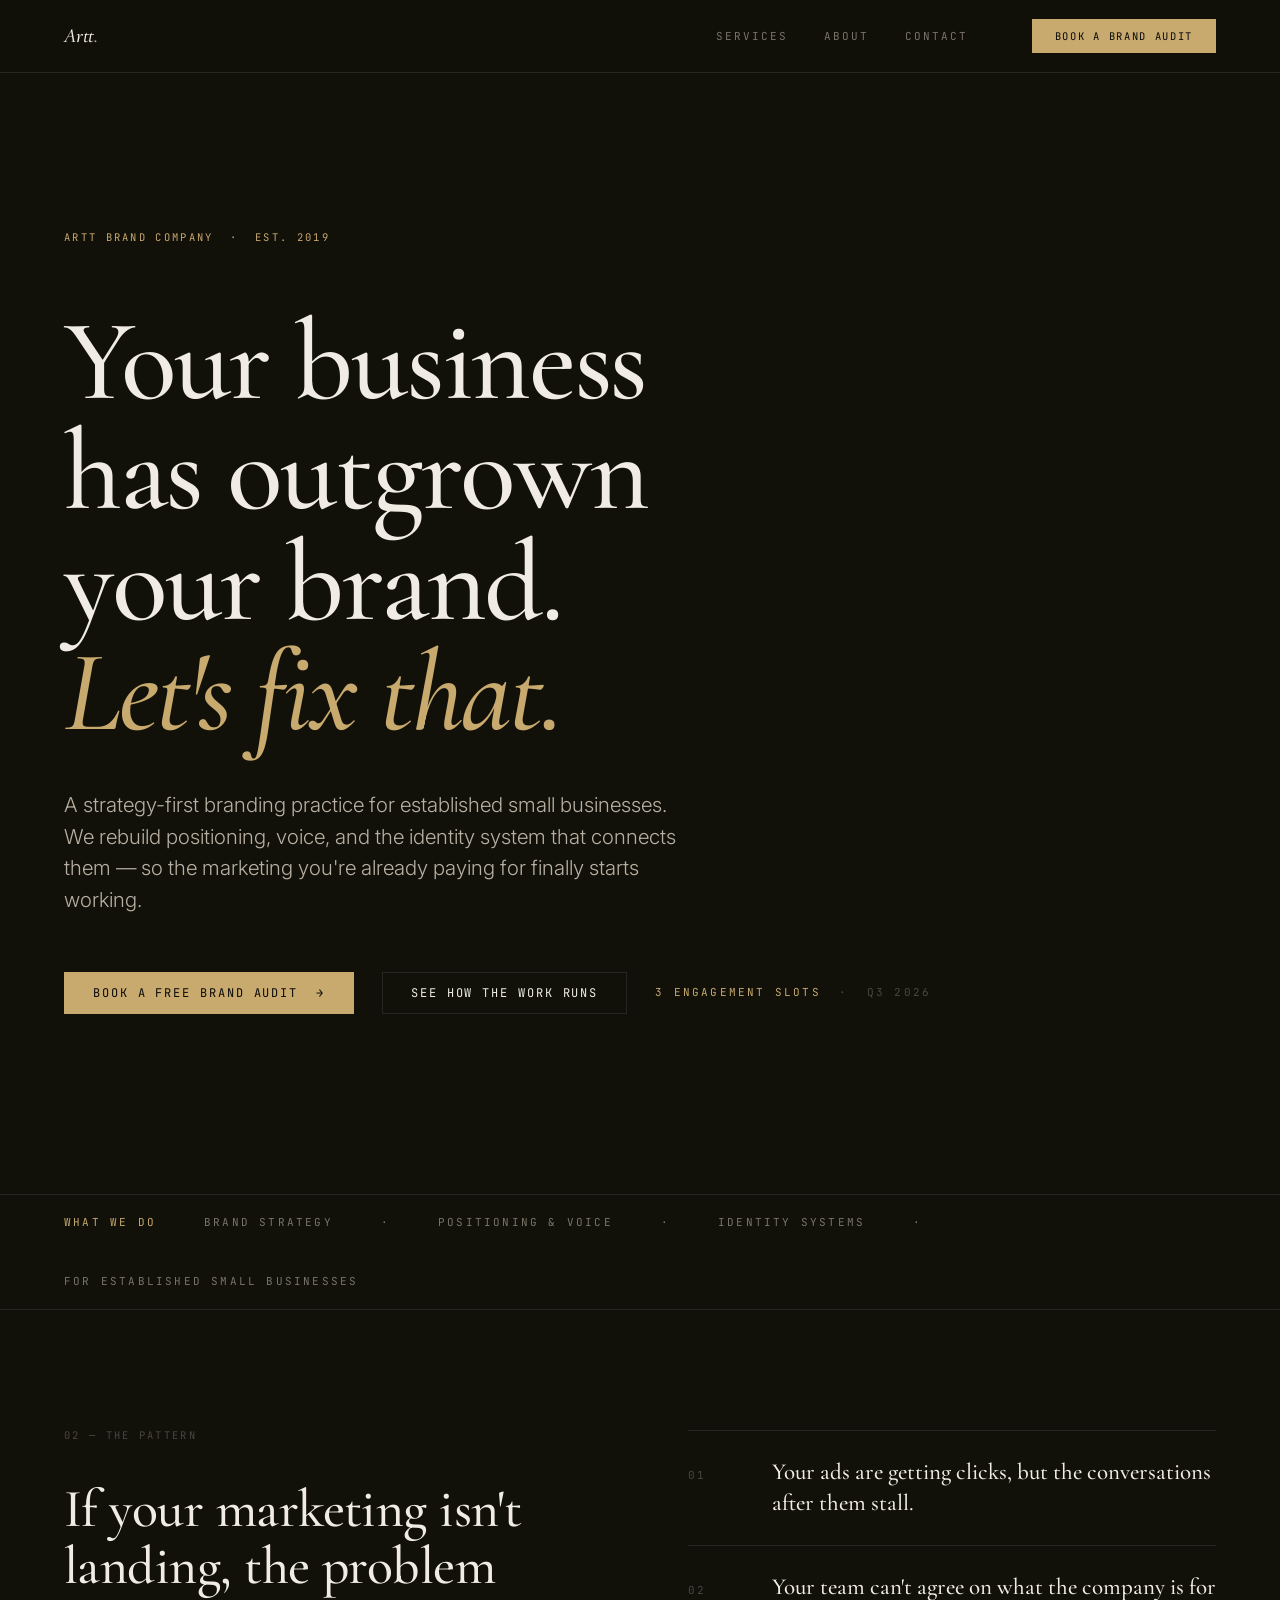
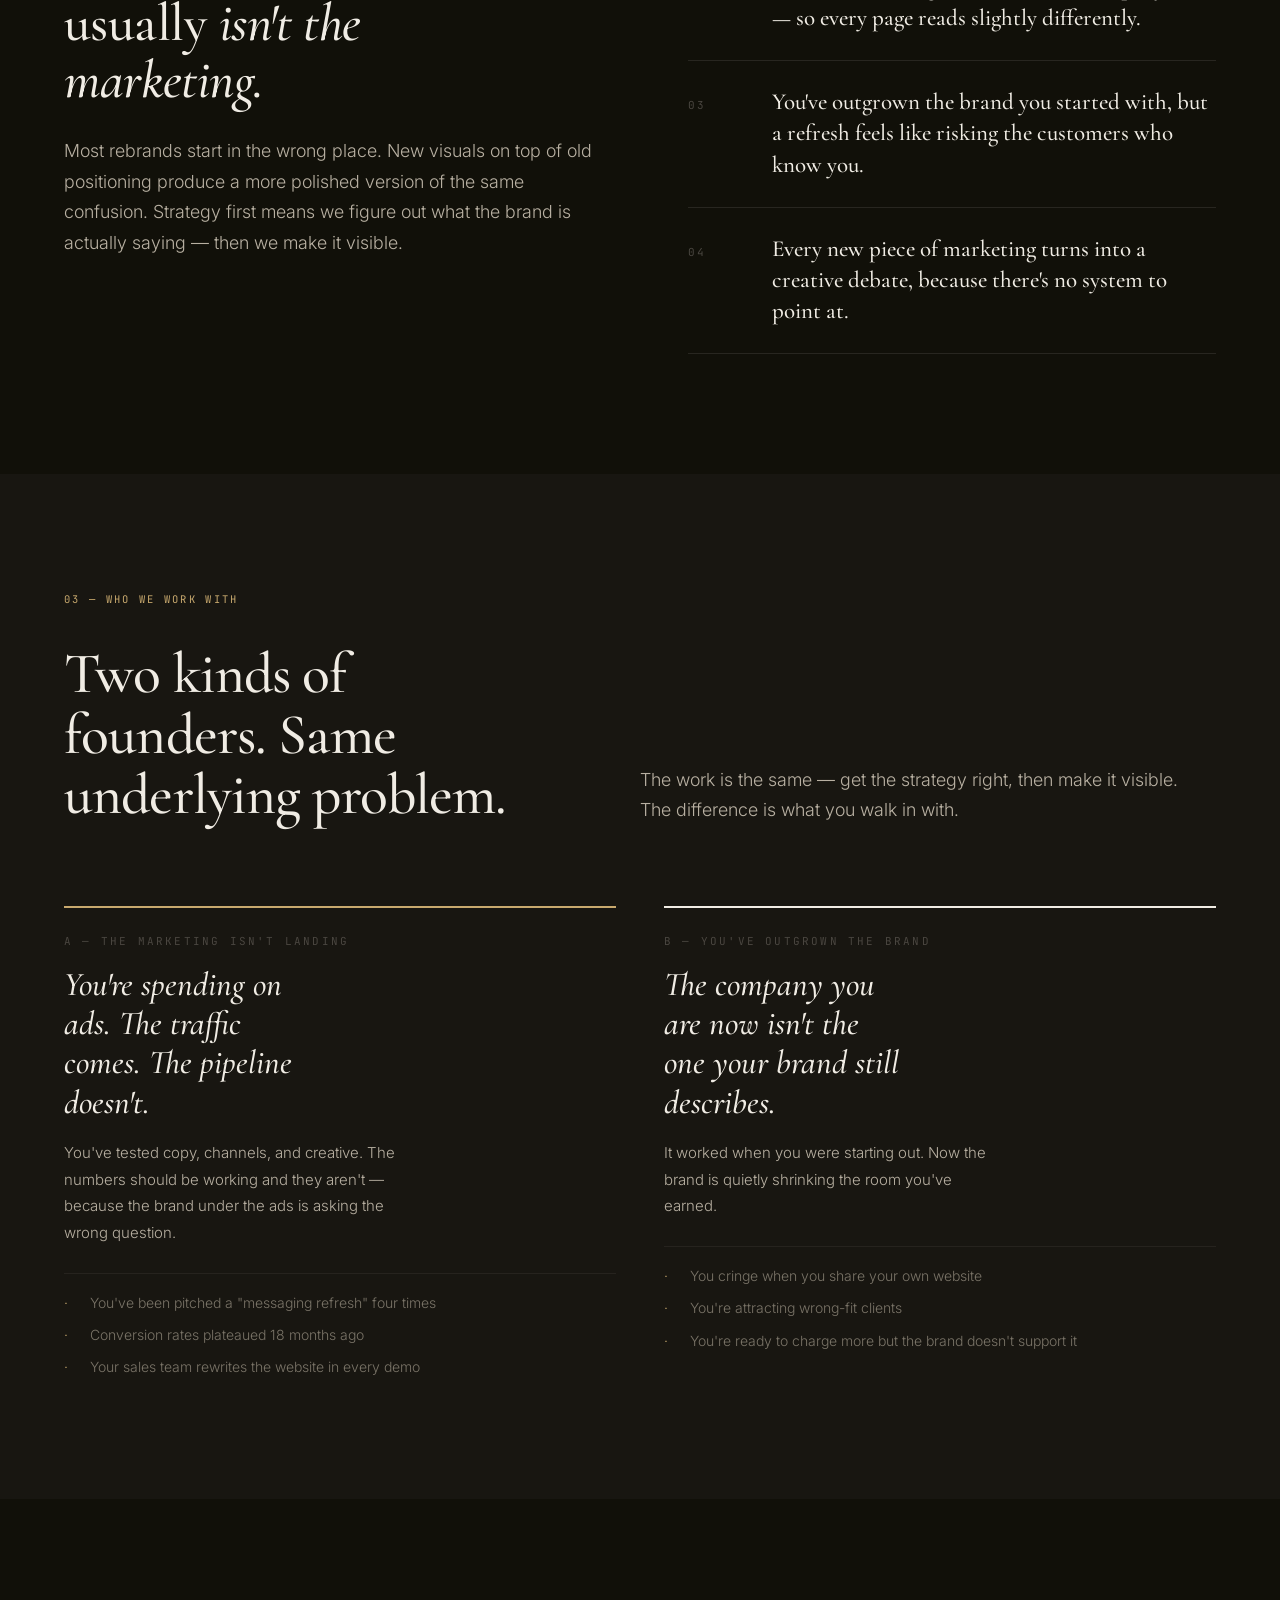
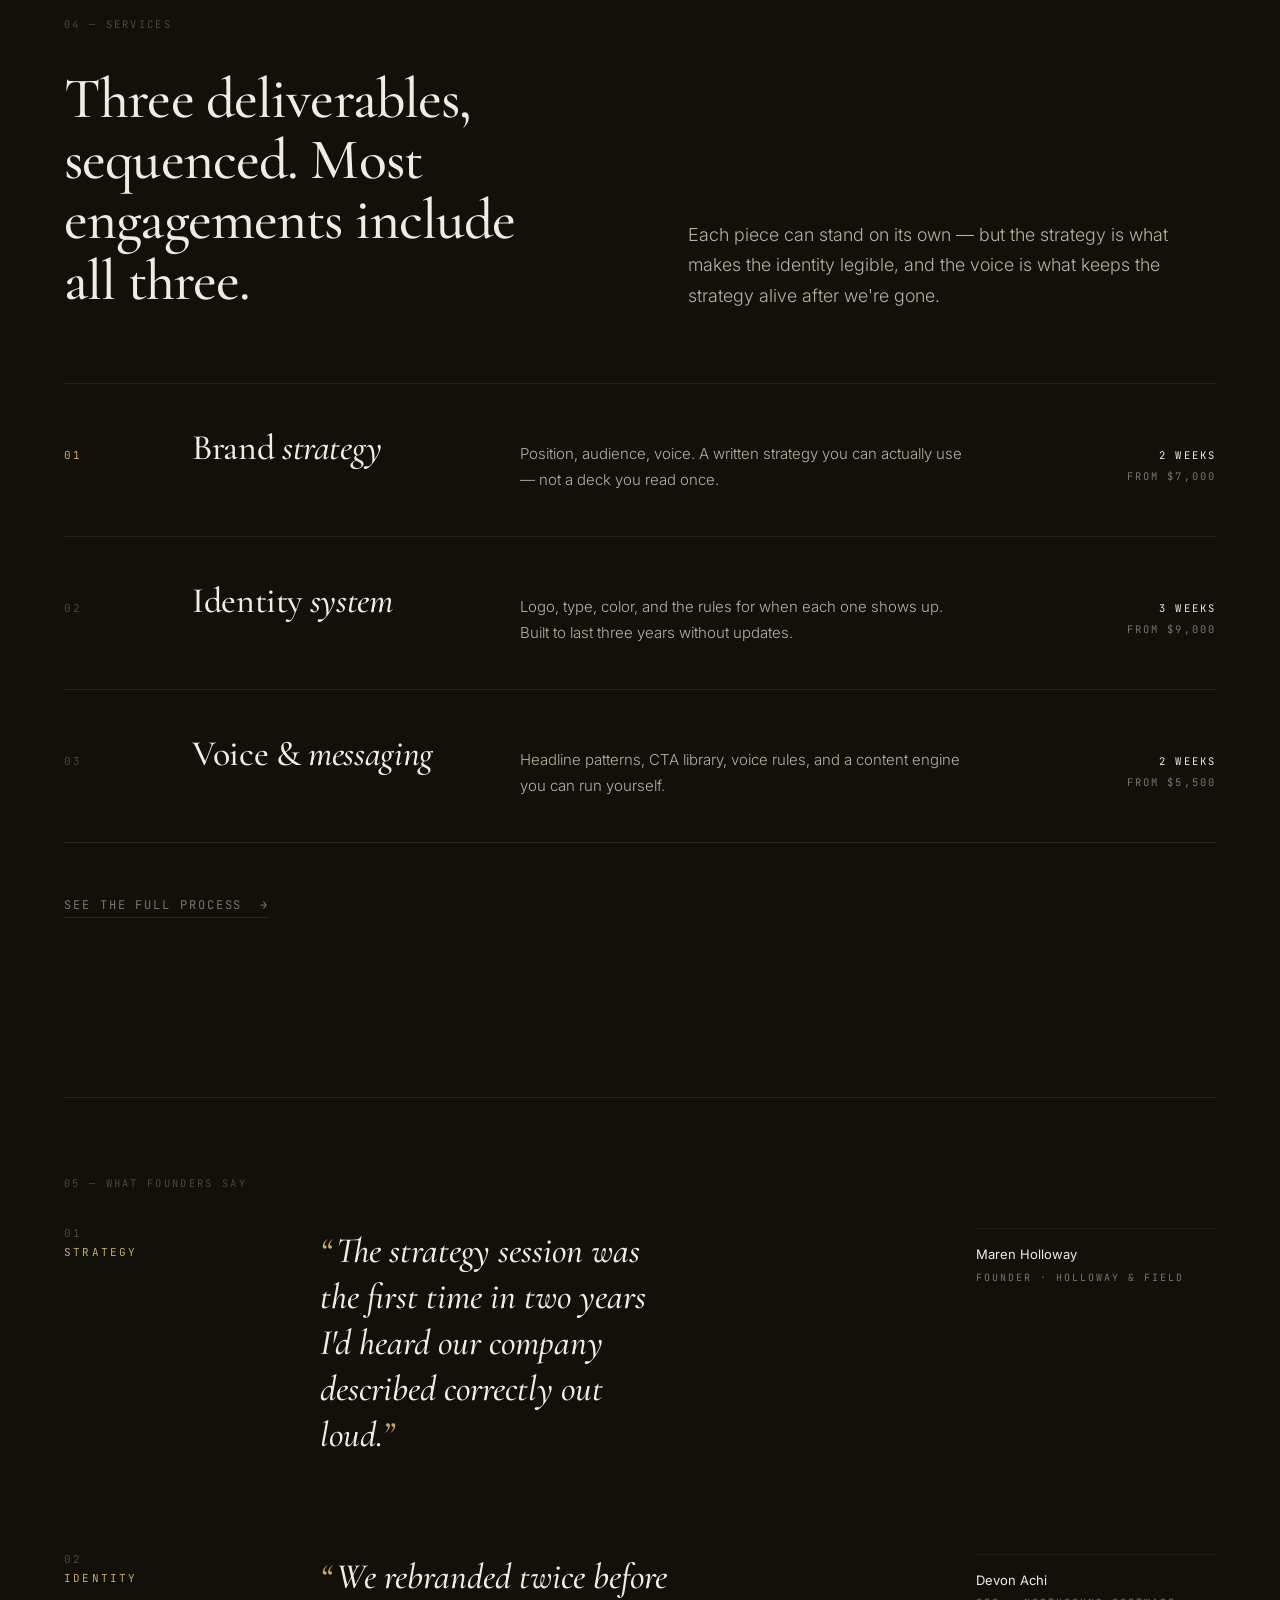
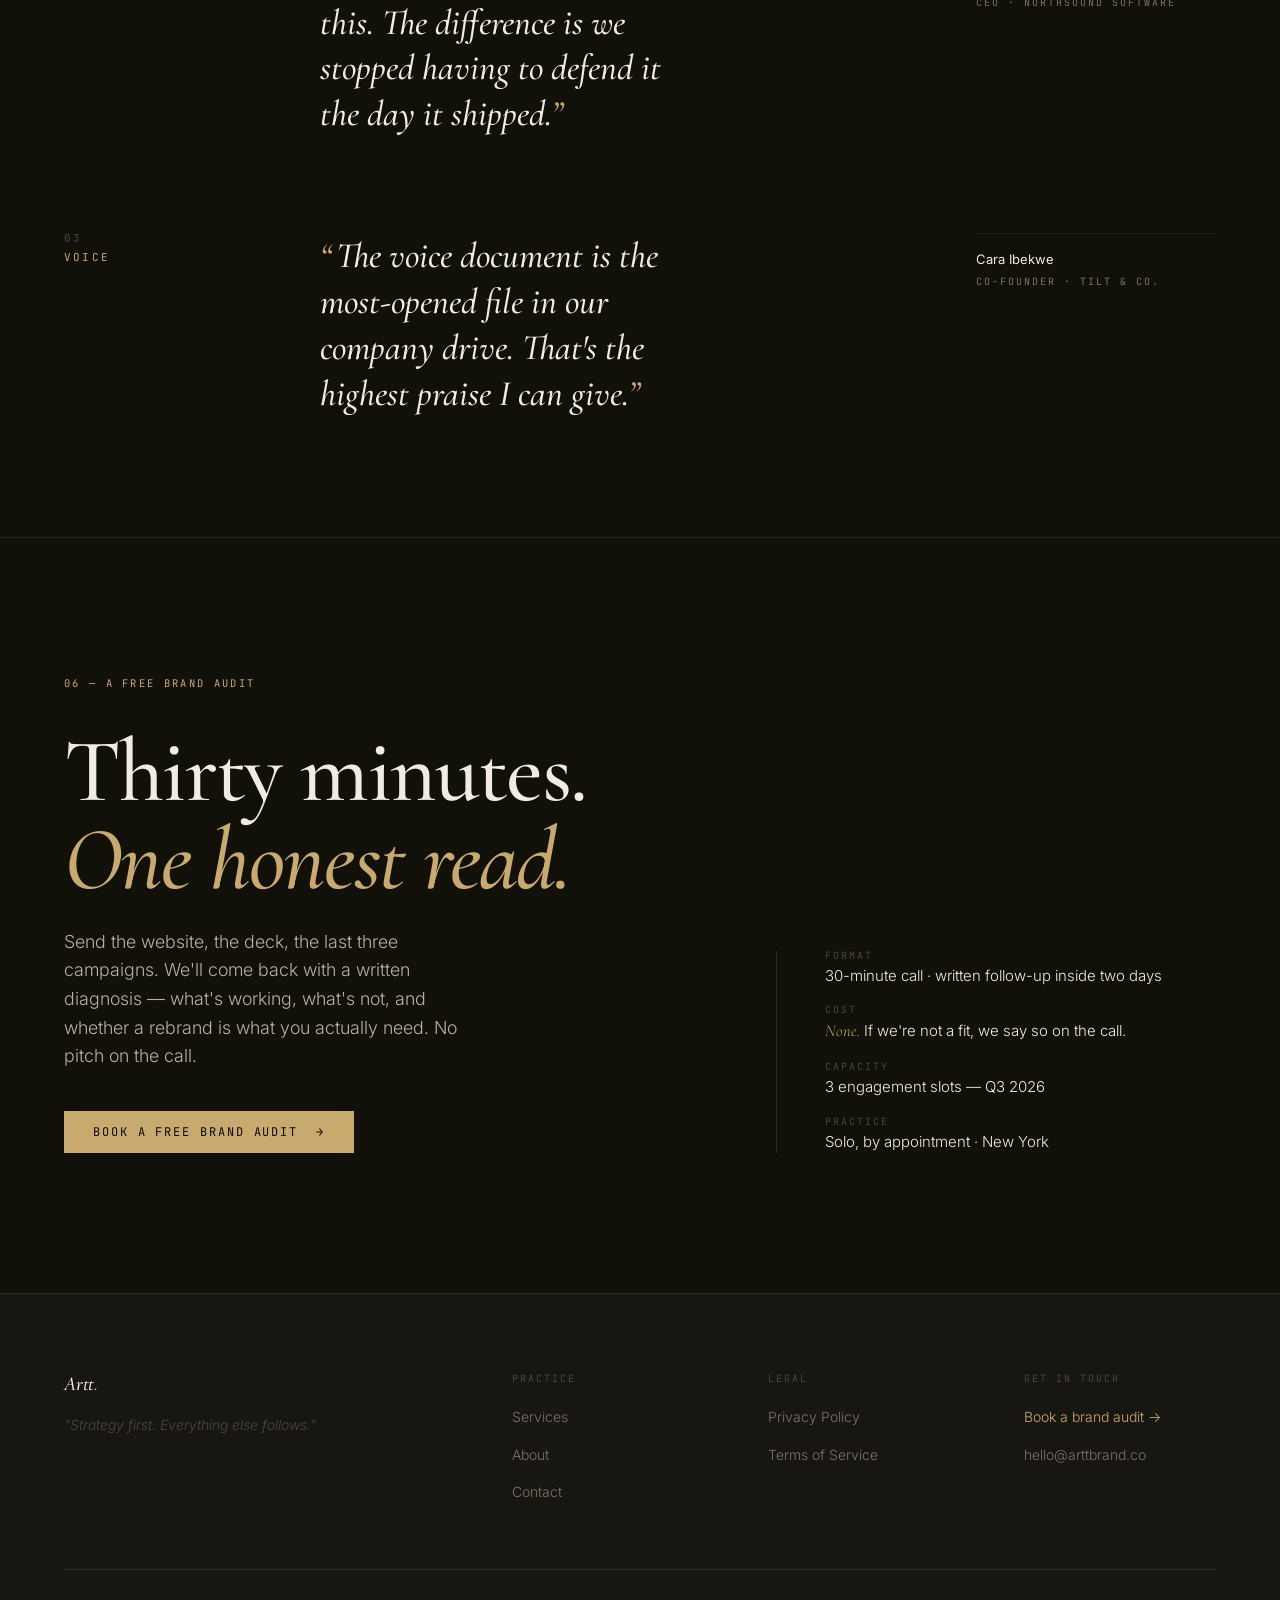
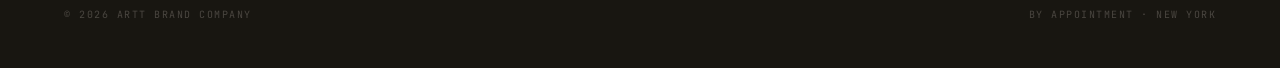
==== index.html @ 92a5b855 "Initial commit: Artt Brand Company website Full static site — dark editorial design system with: - i" ====
﻿<!doctype html>
<html lang="en">
<head>
<meta charset="utf-8">
<meta name="viewport" content="width=device-width, initial-scale=1.0">
<title>Artt Brand Company — Strategy-first branding for established small businesses</title>
<meta name="description" content="A boutique brand strategy practice for established small businesses. Positioning, voice, and the identity system that connects them.">
<link rel="stylesheet" href="styles.css">
<style>
.hero{padding-top:calc(160px * var(--density));padding-bottom:calc(180px * var(--density))}
.hero__hed{font:500 clamp(56px,9vw,132px)/.96 var(--font-display);letter-spacing:-.02em;margin:0 0 40px;max-width:14ch;text-wrap:balance}
.hero__hed em{font-style:italic;color:var(--accent)}
.hero__lede{font:300 clamp(18px,1.6vw,22px)/1.55 var(--font-body);margin:0 0 56px;max-width:52ch;color:var(--color-paper-soft)}
.hero__cta-row{display:flex;align-items:center;gap:28px;flex-wrap:wrap}
.hero__quiet{font:400 11px/1.4 var(--font-mono);letter-spacing:.2em;text-transform:uppercase;color:var(--fg-muted)}
.hero__quiet b{color:var(--accent);font-weight:400}
.meta-strip{border-top:1px solid var(--color-hairline);border-bottom:1px solid var(--color-hairline);padding:22px 0}
.meta-strip__inner{display:flex;align-items:center;gap:48px;flex-wrap:wrap;font:400 11px/1 var(--font-mono);letter-spacing:.2em;text-transform:uppercase;color:var(--fg-secondary)}
.meta-strip__inner>span:first-child{color:var(--accent)}
.problem{background:var(--bg-page)}
.problem__grid{display:grid;grid-template-columns:1fr 1fr;gap:96px}
.problem__hed{font:500 clamp(36px,4.2vw,56px)/1.06 var(--font-display);letter-spacing:-.01em;margin:0 0 28px;max-width:18ch}
.problem__symptoms{list-style:none;padding:0;margin:0;display:flex;flex-direction:column;border-top:1px solid var(--color-hairline)}
.problem__symptoms li{display:grid;grid-template-columns:60px 1fr;gap:24px;padding:26px 0;border-bottom:1px solid var(--color-hairline);align-items:baseline}
.problem__num{font:400 11px/1 var(--font-mono);letter-spacing:.2em;color:var(--fg-muted)}
.problem__txt{font:500 clamp(20px,1.8vw,24px)/1.35 var(--font-display);color:var(--color-paper);margin:0}
.who{background:var(--color-surface)}
.who__head{display:grid;grid-template-columns:1fr 1.2fr;gap:96px;margin-bottom:80px;align-items:end}
.who__cards{display:grid;grid-template-columns:1fr 1fr;gap:48px}
.who-card{border-top:2px solid var(--color-paper);padding-top:28px;display:flex;flex-direction:column;gap:18px}
.who-card--accent{border-top-color:var(--accent)}
.who-card__num{font:400 11px/1 var(--font-mono);letter-spacing:.2em;text-transform:uppercase;color:var(--fg-muted)}
.who-card__hed{font:500 italic clamp(28px,2.6vw,36px)/1.18 var(--font-display);margin:0;max-width:16ch}
.who-card__body{font:300 15px/1.78 var(--font-body);color:var(--color-paper-soft);margin:0;max-width:38ch}
.who-card__signs{list-style:none;padding:0;margin:8px 0 0;display:flex;flex-direction:column;gap:10px;border-top:1px solid var(--color-hairline-2);padding-top:18px}
.who-card__signs li{display:grid;grid-template-columns:14px 1fr;gap:12px;font:300 14px/1.6 var(--font-body);color:var(--fg-secondary)}
.who-card__signs li::before{content:"·";color:var(--accent)}
.services-idx{background:var(--bg-page)}
.services-idx__head{display:grid;grid-template-columns:1fr 1fr;gap:96px;align-items:end;margin-bottom:72px}
.services-idx__list{list-style:none;padding:0;margin:0;border-top:1px solid var(--color-hairline)}
.svc-row{display:grid;grid-template-columns:80px 1fr 1.6fr 200px;gap:48px;padding:44px 0;border-bottom:1px solid var(--color-hairline);align-items:baseline;transition:padding-left .22s}
.svc-row:hover{padding-left:8px}
.svc-row__num{font:400 11px/1 var(--font-mono);letter-spacing:.2em;color:var(--fg-muted)}
.svc-row__num.is-accent{color:var(--accent)}
.svc-row__title{font:500 clamp(28px,2.8vw,38px)/1.1 var(--font-display);letter-spacing:-.01em;margin:0}
.svc-row__body{font:300 15px/1.7 var(--font-body);color:var(--color-paper-soft);margin:0;max-width:50ch}
.svc-row__meta{font:400 10.5px/1.6 var(--font-mono);letter-spacing:.2em;text-transform:uppercase;color:var(--fg-secondary);text-align:right}
.svc-row__meta b{color:var(--color-paper);font-weight:400;display:block;margin-bottom:4px}
.quotes{background:var(--bg-page);padding-top:calc(60px * var(--density))}
.quotes__inner{border-top:1px solid var(--color-hairline);padding-top:80px}
.quotes__list{display:grid;grid-template-columns:1fr;gap:96px}
.quote{display:grid;grid-template-columns:200px 1fr 240px;gap:56px;align-items:start}
.quote__num{font:400 11px/1 var(--font-mono);letter-spacing:.2em;text-transform:uppercase;color:var(--fg-muted)}
.quote__num b{color:var(--accent);font-weight:400;display:block;margin-top:8px}
.quote__body{font:500 italic clamp(28px,2.8vw,40px)/1.28 var(--font-display);color:var(--color-paper);margin:0;max-width:22ch}
.quote__body::before{content:"\201C";color:var(--accent);margin-right:4px}
.quote__body::after{content:"\201D";color:var(--accent)}
.quote__attr{border-top:1px solid var(--color-hairline-2);padding-top:16px}
.quote__name{font:400 13px/1.4 var(--font-body);color:var(--color-paper);margin:0 0 6px}
.quote__role{font:400 10px/1.5 var(--font-mono);letter-spacing:.2em;text-transform:uppercase;color:var(--fg-secondary);margin:0}
.cta-band{border-top:1px solid var(--color-hairline);padding:calc(140px * var(--density)) 0}
.cta-band__grid{display:grid;grid-template-columns:1.4fr 1fr;gap:96px;align-items:end}
.cta-band__hed{font:500 clamp(48px,7vw,96px)/.98 var(--font-display);letter-spacing:-.02em;margin:0 0 24px;max-width:14ch}
.cta-band__hed em{font-style:italic;color:var(--accent)}
.cta-band__lede{font:300 clamp(16px,1.4vw,19px)/1.6 var(--font-body);color:var(--color-paper-soft);margin:0;max-width:38ch}
.cta-band__side{display:flex;flex-direction:column;gap:32px;border-left:1px solid var(--color-hairline);padding-left:48px}
.cta-band__side dl{margin:0;display:flex;flex-direction:column;gap:18px}
.cta-band__side dt{font:400 10px/1 var(--font-mono);letter-spacing:.2em;text-transform:uppercase;color:var(--fg-muted);margin-bottom:4px}
.cta-band__side dd{font:300 15px/1.5 var(--font-body);color:var(--color-paper);margin:0}
.cta-band__side dd em{font-family:var(--font-display);font-style:italic;color:var(--accent);font-size:1.1em}
@media(max-width:880px){.problem__grid,.who__head,.who__cards,.services-idx__head,.cta-band__grid{grid-template-columns:1fr;gap:48px}.svc-row{grid-template-columns:1fr;gap:16px}.svc-row__meta{text-align:left}.quote{grid-template-columns:1fr;gap:28px}.cta-band__side{border-left:0;padding-left:0;border-top:1px solid var(--color-hairline);padding-top:32px}}
</style>
</head>
<body>
<header class="site-header"><div class="site-header__inner">
  <a class="site-header__mark" href="index.html">Artt<span class="mark-dot">.</span></a>
  <nav class="site-nav">
    <a href="services.html">Services</a>
    <a href="about.html">About</a>
    <a href="contact.html">Contact</a>
  </nav>
  <a class="btn btn--primary" href="contact.html">Book a brand audit</a>
</div></header>
<main>
<section class="hero"><div class="wrap">
  <span class="section-label section-label--accent" style="margin-bottom:64px">Artt Brand Company &nbsp;·&nbsp; Est. 2019</span>
  <h1 class="hero__hed">Your business has outgrown your brand. <em>Let's fix that.</em></h1>
  <p class="hero__lede">A strategy-first branding practice for established small businesses. We rebuild positioning, voice, and the identity system that connects them — so the marketing you're already paying for finally starts working.</p>
  <div class="hero__cta-row">
    <a class="btn btn--primary" href="contact.html">Book a free brand audit &nbsp;→</a>
    <a class="btn btn--ghost" href="#how">See how the work runs</a>
    <span class="hero__quiet"><b>3 engagement slots</b> &nbsp;·&nbsp; Q3 2026</span>
  </div>
</div></section>
<div class="meta-strip"><div class="wrap meta-strip__inner">
  <span>What we do</span><span>Brand strategy</span><span>·</span><span>Positioning &amp; voice</span><span>·</span><span>Identity systems</span><span>·</span><span>For established small businesses</span>
</div></div>
<section class="problem"><div class="wrap"><div class="problem__grid">
  <div>
    <span class="section-label">02 — The pattern</span>
    <h2 class="problem__hed">If your marketing isn't landing, the problem usually <em>isn't the marketing.</em></h2>
    <p class="t-body">Most rebrands start in the wrong place. New visuals on top of old positioning produce a more polished version of the same confusion. Strategy first means we figure out what the brand is actually saying — then we make it visible.</p>
  </div>
  <ul class="problem__symptoms">
    <li><span class="problem__num">01</span><p class="problem__txt">Your ads are getting clicks, but the conversations after them stall.</p></li>
    <li><span class="problem__num">02</span><p class="problem__txt">Your team can't agree on what the company is for — so every page reads slightly differently.</p></li>
    <li><span class="problem__num">03</span><p class="problem__txt">You've outgrown the brand you started with, but a refresh feels like risking the customers who know you.</p></li>
    <li><span class="problem__num">04</span><p class="problem__txt">Every new piece of marketing turns into a creative debate, because there's no system to point at.</p></li>
  </ul>
</div></div></section>
<section class="who"><div class="wrap">
  <span class="section-label section-label--accent">03 — Who we work with</span>
  <div class="who__head">
    <h2 class="t-h2">Two kinds of founders. Same underlying problem.</h2>
    <p class="t-body">The work is the same — get the strategy right, then make it visible. The difference is what you walk in with.</p>
  </div>
  <div class="who__cards">
    <article class="who-card who-card--accent">
      <span class="who-card__num">A — The marketing isn't landing</span>
      <h3 class="who-card__hed">You're spending on ads. The traffic comes. The pipeline doesn't.</h3>
      <p class="who-card__body">You've tested copy, channels, and creative. The numbers should be working and they aren't — because the brand under the ads is asking the wrong question.</p>
      <ul class="who-card__signs"><li>You've been pitched a "messaging refresh" four times</li><li>Conversion rates plateaued 18 months ago</li><li>Your sales team rewrites the website in every demo</li></ul>
    </article>
    <article class="who-card">
      <span class="who-card__num">B — You've outgrown the brand</span>
      <h3 class="who-card__hed">The company you are now isn't the one your brand still describes.</h3>
      <p class="who-card__body">It worked when you were starting out. Now the brand is quietly shrinking the room you've earned.</p>
      <ul class="who-card__signs"><li>You cringe when you share your own website</li><li>You're attracting wrong-fit clients</li><li>You're ready to charge more but the brand doesn't support it</li></ul>
    </article>
  </div>
</div></section>
<section class="services-idx" id="how"><div class="wrap">
  <span class="section-label">04 — Services</span>
  <div class="services-idx__head">
    <h2 class="t-h2">Three deliverables, sequenced. Most engagements include all three.</h2>
    <p class="t-body">Each piece can stand on its own — but the strategy is what makes the identity legible, and the voice is what keeps the strategy alive after we're gone.</p>
  </div>
  <ol class="services-idx__list">
    <li class="svc-row"><span class="svc-row__num is-accent">01</span><h3 class="svc-row__title">Brand <em>strategy</em></h3><p class="svc-row__body">Position, audience, voice. A written strategy you can actually use — not a deck you read once.</p><span class="svc-row__meta"><b>2 weeks</b>From $7,000</span></li>
    <li class="svc-row"><span class="svc-row__num">02</span><h3 class="svc-row__title">Identity <em>system</em></h3><p class="svc-row__body">Logo, type, color, and the rules for when each one shows up. Built to last three years without updates.</p><span class="svc-row__meta"><b>3 weeks</b>From $9,000</span></li>
    <li class="svc-row"><span class="svc-row__num">03</span><h3 class="svc-row__title">Voice &amp; <em>messaging</em></h3><p class="svc-row__body">Headline patterns, CTA library, voice rules, and a content engine you can run yourself.</p><span class="svc-row__meta"><b>2 weeks</b>From $5,500</span></li>
  </ol>
  <p style="margin-top:48px"><a class="link-ghost" href="services.html">See the full process &nbsp;→</a></p>
</div></section>
<section class="quotes"><div class="wrap"><div class="quotes__inner">
  <span class="section-label">05 — What founders say</span>
  <div class="quotes__list">
    <article class="quote"><span class="quote__num">01<b>Strategy</b></span><blockquote class="quote__body">The strategy session was the first time in two years I'd heard our company described correctly out loud.</blockquote><div class="quote__attr"><p class="quote__name">Maren Holloway</p><p class="quote__role">Founder · Holloway &amp; Field</p></div></article>
    <article class="quote"><span class="quote__num">02<b>Identity</b></span><blockquote class="quote__body">We rebranded twice before this. The difference is we stopped having to defend it the day it shipped.</blockquote><div class="quote__attr"><p class="quote__name">Devon Achi</p><p class="quote__role">CEO · Northsound Software</p></div></article>
    <article class="quote"><span class="quote__num">03<b>Voice</b></span><blockquote class="quote__body">The voice document is the most-opened file in our company drive. That's the highest praise I can give.</blockquote><div class="quote__attr"><p class="quote__name">Cara Ibekwe</p><p class="quote__role">Co-founder · Tilt &amp; Co.</p></div></article>
  </div>
</div></div></section>
<section class="cta-band"><div class="wrap"><div class="cta-band__grid">
  <div>
    <span class="section-label section-label--accent">06 — A free brand audit</span>
    <h2 class="cta-band__hed">Thirty minutes. <em>One honest read.</em></h2>
    <p class="cta-band__lede">Send the website, the deck, the last three campaigns. We'll come back with a written diagnosis — what's working, what's not, and whether a rebrand is what you actually need. No pitch on the call.</p>
    <p style="margin-top:40px"><a class="btn btn--primary" href="contact.html">Book a free brand audit &nbsp;→</a></p>
  </div>
  <aside class="cta-band__side"><dl>
    <div><dt>Format</dt><dd>30-minute call · written follow-up inside two days</dd></div>
    <div><dt>Cost</dt><dd><em>None.</em> If we're not a fit, we say so on the call.</dd></div>
    <div><dt>Capacity</dt><dd>3 engagement slots — Q3 2026</dd></div>
    <div><dt>Practice</dt><dd>Solo, by appointment · New York</dd></div>
  </dl></aside>
</div></div></section>
</main>
<footer class="site-footer"><div class="wrap">
  <div class="site-footer__row">
    <div class="site-footer__brand"><span class="site-footer__mark">Artt<span style="color:var(--accent)">.</span></span><p class="site-footer__quote">"Strategy first. Everything else follows."</p></div>
    <div class="footer-col"><h4>Practice</h4><ul><li><a href="services.html">Services</a></li><li><a href="about.html">About</a></li><li><a href="contact.html">Contact</a></li></ul></div>
    <div class="footer-col"><h4>Legal</h4><ul><li><a href="privacy.html">Privacy Policy</a></li><li><a href="terms.html">Terms of Service</a></li></ul></div>
    <div class="footer-col"><h4>Get in touch</h4><ul><li><a class="cta" href="contact.html">Book a brand audit →</a></li><li><a href="mailto:hello@arttbrand.co">hello@arttbrand.co</a></li></ul></div>
  </div>
  <div class="site-footer__meta"><span>© 2026 Artt Brand Company</span><span>By appointment · New York</span></div>
</div></footer>
</body></html>
---- styles.css ----
@import url('https://fonts.googleapis.com/css2?family=Cormorant+Garamond:ital,wght@0,300;0,400;0,500;0,600;1,300;1,400;1,500;1,600&family=Inter:wght@300;400;500&family=JetBrains+Mono:wght@400;500&display=swap');

:root {
  --font-display: "Cormorant Garamond", Georgia, serif;
  --font-body: "Inter", "Helvetica Neue", Arial, sans-serif;
  --font-mono: "JetBrains Mono", "Courier New", monospace;
  --color-ink: #0c0b09;
  --color-paper: #f0ece4;
  --color-paper-soft: #b8b0a2;
  --accent: #c8a96e;
  --accent-dim: #a0844f;
  --bg-page: #111009;
  --color-surface: #181611;
  --color-surface-2: #201e18;
  --fg-primary: #f0ece4;
  --fg-secondary: #7a7468;
  --fg-muted: #4a4640;
  --color-hairline: rgba(240,236,228,0.10);
  --color-hairline-2: rgba(240,236,228,0.06);
  --gutter: clamp(24px, 5vw, 80px);
  --wrap: 1320px;
  --density: 1;
  --t-base: 0.22s;
  --ease: cubic-bezier(0.25, 0.1, 0.25, 1);
}
*, *::before, *::after { box-sizing: border-box; margin: 0; padding: 0; }
html { scroll-behavior: smooth; -webkit-font-smoothing: antialiased; }
body { background: var(--bg-page); color: var(--fg-primary); font: 400 16px/1.6 var(--font-body); min-height: 100vh; }
img, svg { display: block; max-width: 100%; }
a { color: inherit; text-decoration: none; }
ul, ol { list-style: none; }
.wrap { max-width: var(--wrap); margin-inline: auto; padding-inline: var(--gutter); }
section { padding: calc(120px * var(--density)) 0; }
.t-h2 { font: 500 clamp(36px, 4.5vw, 60px)/1.05 var(--font-display); letter-spacing: -0.015em; text-wrap: pretty; }
.t-body { font: 300 clamp(15px, 1.4vw, 18px)/1.7 var(--font-body); color: var(--color-paper-soft); max-width: 52ch; }
em { font-style: italic; }
.section-label { display: block; font: 400 10.5px/1 var(--font-mono); letter-spacing: 0.22em; text-transform: uppercase; color: var(--fg-muted); margin-bottom: 40px; }
.section-label--accent { color: var(--accent); }
.btn { display: inline-flex; align-items: center; gap: 8px; padding: 14px 28px; font: 400 12px/1 var(--font-mono); letter-spacing: 0.16em; text-transform: uppercase; border: 1px solid transparent; transition: all var(--t-base) var(--ease); white-space: nowrap; }
.btn--primary { background: var(--accent); color: var(--color-ink); border-color: var(--accent); }
.btn--primary:hover { background: var(--accent-dim); border-color: var(--accent-dim); }
.btn--ghost { background: transparent; color: var(--fg-primary); border-color: var(--color-hairline); }
.btn--ghost:hover { border-color: var(--fg-secondary); }
.link-ghost { font: 400 12px/1 var(--font-mono); letter-spacing: 0.16em; text-transform: uppercase; color: var(--fg-secondary); border-bottom: 1px solid var(--color-hairline); padding-bottom: 4px; transition: color var(--t-base) var(--ease), border-color var(--t-base) var(--ease); }
.link-ghost:hover { color: var(--accent); border-color: var(--accent); }
.site-header { position: fixed; top: 0; left: 0; right: 0; z-index: 100; border-bottom: 1px solid var(--color-hairline); background: rgba(17,16,9,0.92); backdrop-filter: blur(12px); }
.site-header__inner { max-width: var(--wrap); margin-inline: auto; padding-inline: var(--gutter); height: 72px; display: flex; align-items: center; gap: 40px; }
.site-header__mark { font: 500 italic clamp(18px,1.6vw,22px)/1 var(--font-display); letter-spacing: -0.01em; color: var(--color-paper); flex-shrink: 0; }
.mark-dot { color: var(--accent); }
.site-nav { display: flex; gap: 36px; margin-left: auto; }
.site-nav a { font: 400 11px/1 var(--font-mono); letter-spacing: 0.18em; text-transform: uppercase; color: var(--fg-secondary); transition: color var(--t-base) var(--ease); }
.site-nav a:hover, .site-nav a.active { color: var(--fg-primary); }
.site-nav a.active { color: var(--accent); }
.site-header .btn { margin-left: 24px; padding: 11px 22px; font-size: 10.5px; }
main { padding-top: 72px; }
.site-footer { border-top: 1px solid var(--color-hairline); padding: 80px 0 48px; background: var(--color-surface); }
.site-footer__row { display: grid; grid-template-columns: 2fr 1fr 1fr 1fr; gap: 64px; padding-bottom: 64px; border-bottom: 1px solid var(--color-hairline); margin-bottom: 40px; }
.site-footer__brand { display: flex; flex-direction: column; gap: 20px; }
.site-footer__mark { font: 500 italic 20px/1 var(--font-display); letter-spacing: -0.01em; color: var(--color-paper); }
.site-footer__quote { font: 300 italic 14px/1.5 var(--font-body); color: var(--fg-muted); max-width: 28ch; }
.footer-col h4 { font: 400 10px/1 var(--font-mono); letter-spacing: 0.2em; text-transform: uppercase; color: var(--fg-muted); margin-bottom: 20px; }
.footer-col ul { display: flex; flex-direction: column; gap: 12px; }
.footer-col a { font: 300 14px/1 var(--font-body); color: var(--fg-secondary); transition: color var(--t-base) var(--ease); }
.footer-col a:hover { color: var(--fg-primary); }
.footer-col a.cta { color: var(--accent); }
.site-footer__meta { display: flex; justify-content: space-between; align-items: center; font: 400 10px/1 var(--font-mono); letter-spacing: 0.15em; text-transform: uppercase; color: var(--fg-muted); }
.form-field { display: flex; flex-direction: column; gap: 8px; }
.form-field label { font: 400 10px/1 var(--font-mono); letter-spacing: 0.2em; text-transform: uppercase; color: var(--fg-muted); }
.form-field input, .form-field select, .form-field textarea { background: var(--color-surface-2); border: 1px solid var(--color-hairline); color: var(--fg-primary); font: 300 15px/1 var(--font-body); padding: 14px 18px; outline: none; transition: border-color var(--t-base) var(--ease); width: 100%; -webkit-appearance: none; }
.form-field input:focus, .form-field select:focus, .form-field textarea:focus { border-color: var(--accent); }
.form-field textarea { resize: vertical; min-height: 140px; line-height: 1.6; }
@media (max-width: 1080px) { :root { --density: 0.85; } }
@media (max-width: 768px) { :root { --density: 0.7; } .site-nav { display: none; } .site-header .btn { margin-left: auto; } .site-footer__row { grid-template-columns: 1fr 1fr; gap: 40px; } .site-footer__brand { grid-column: 1 / -1; } }
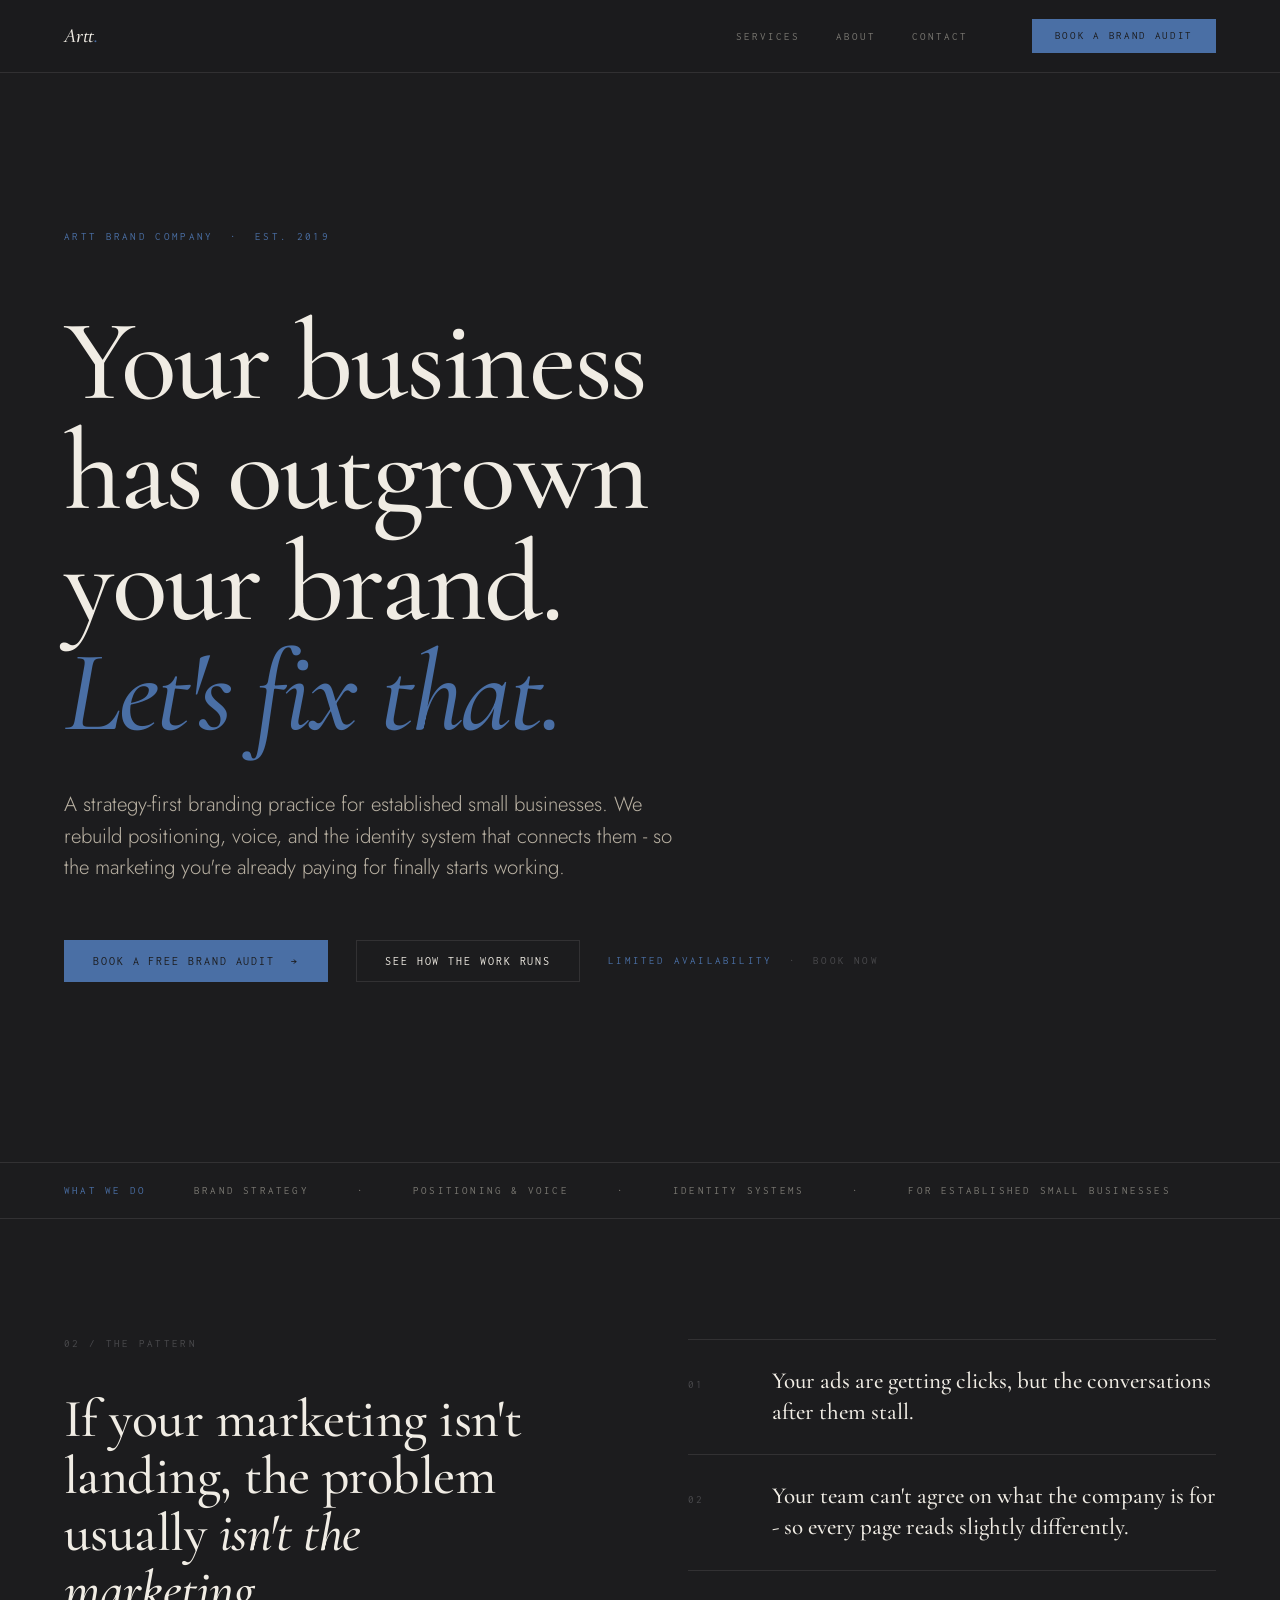
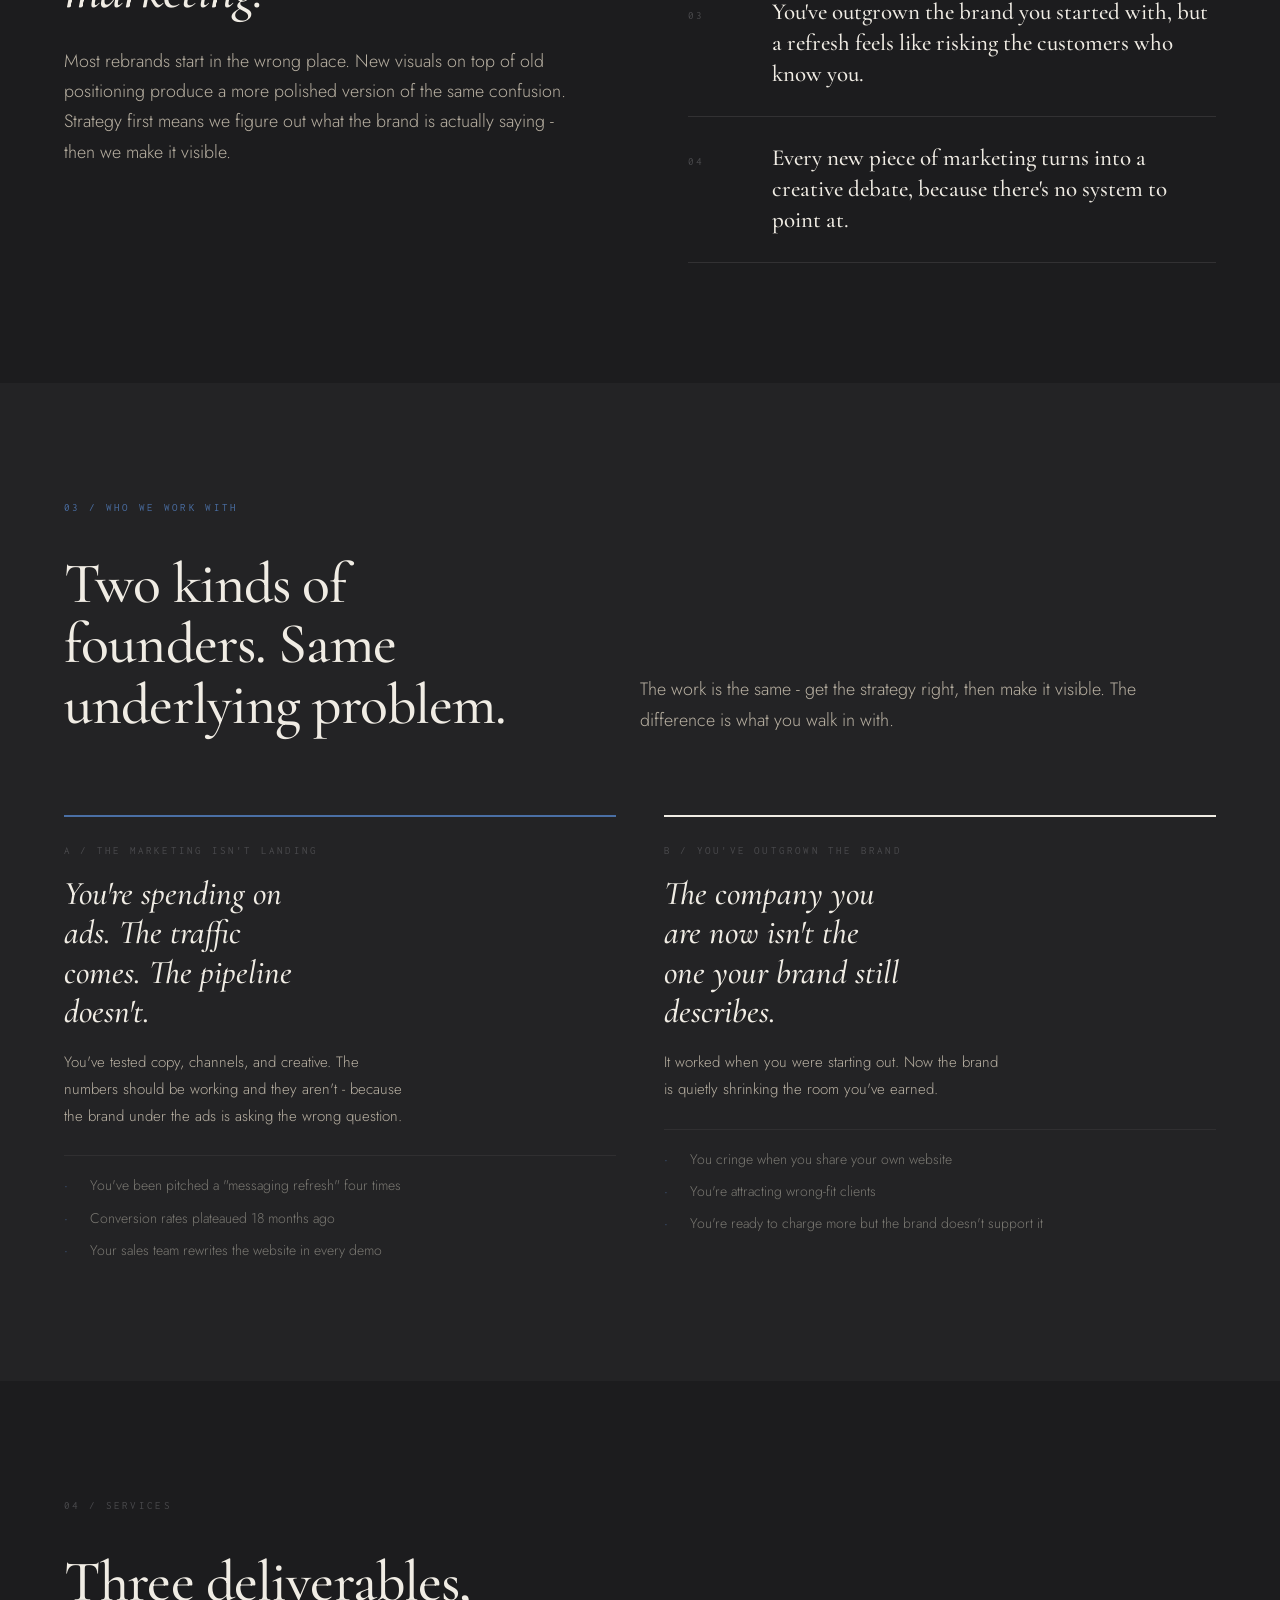
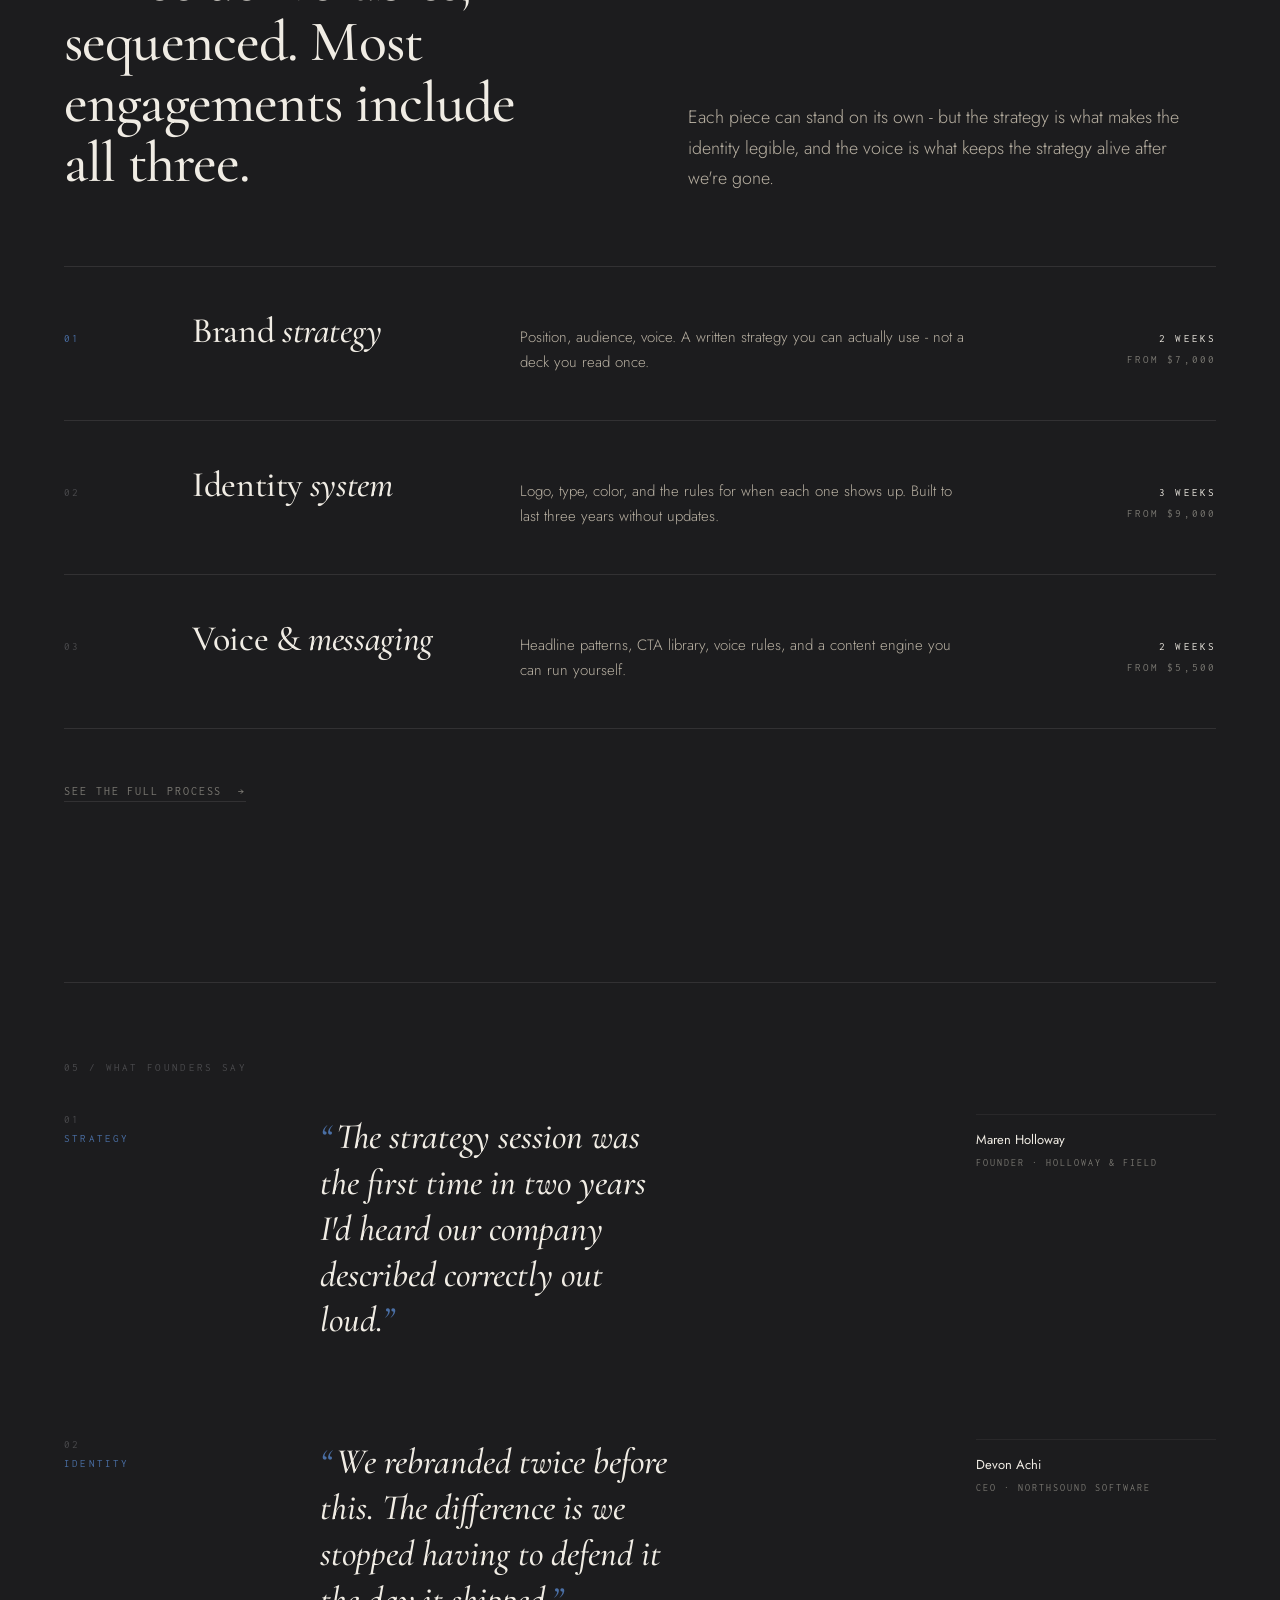
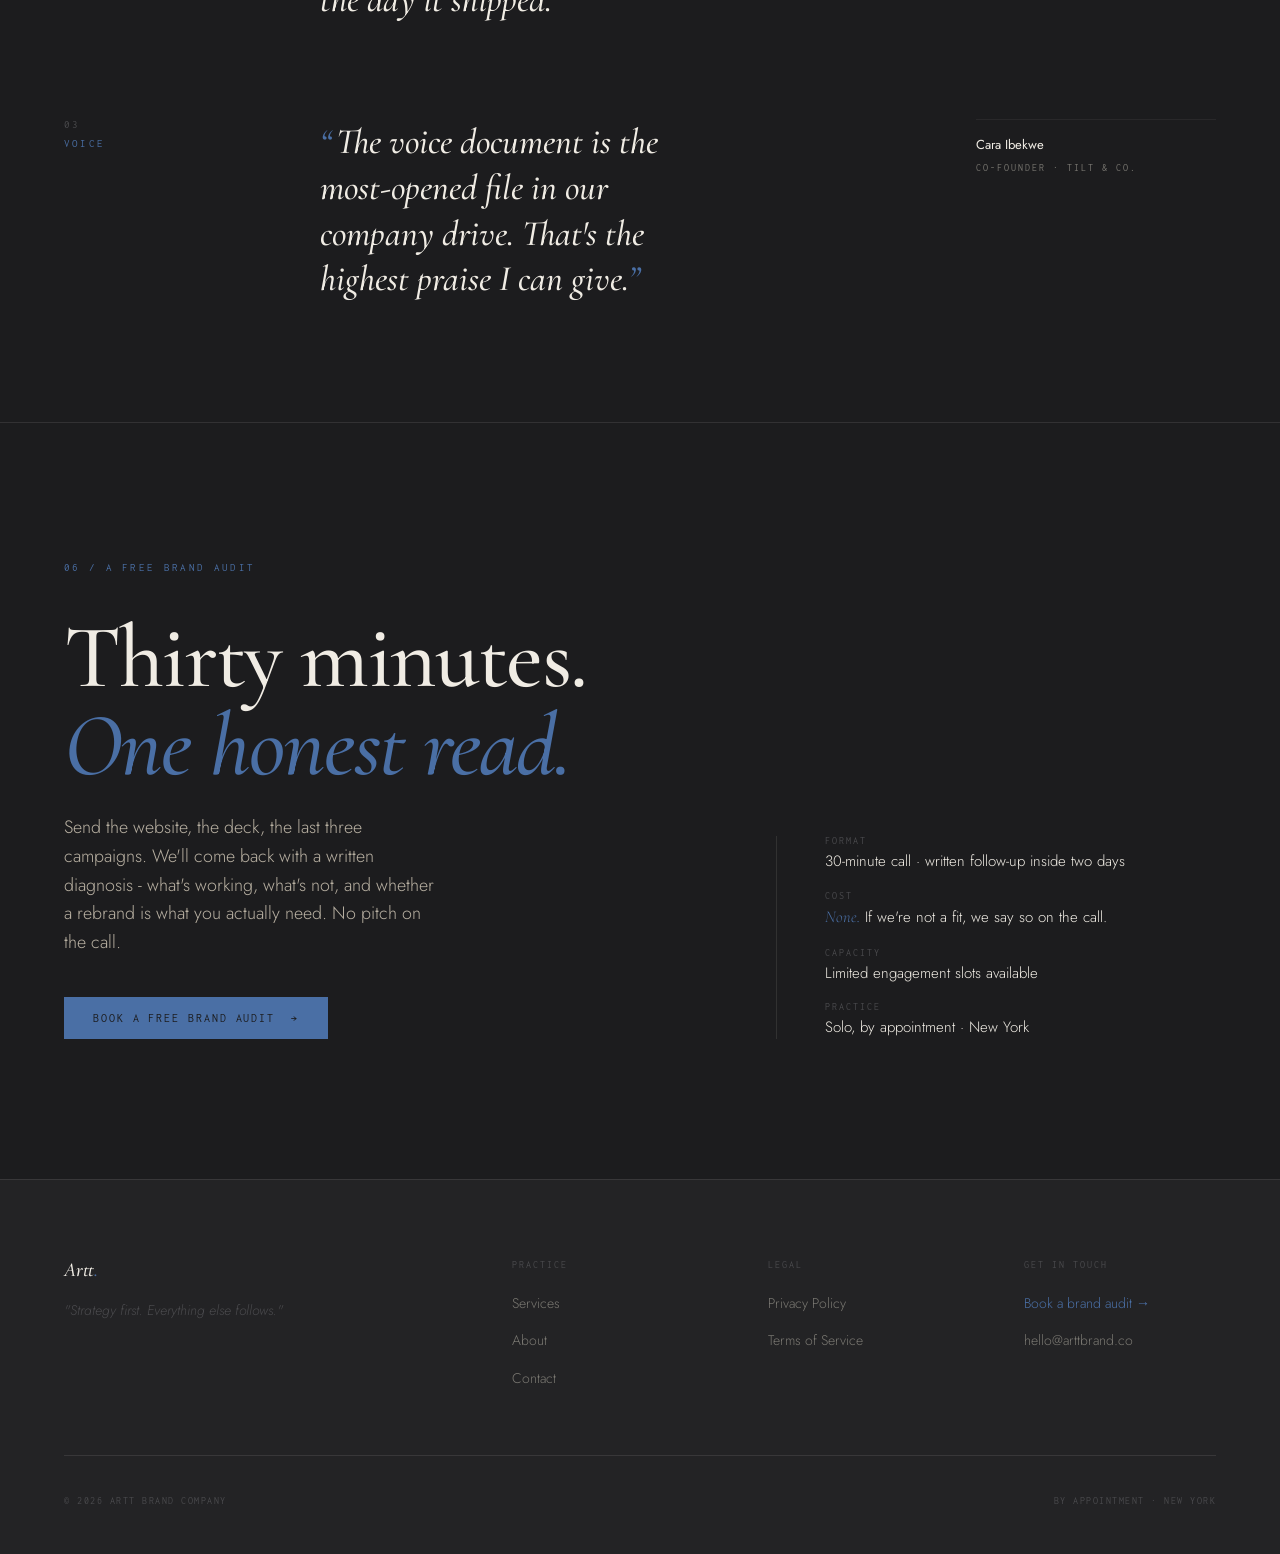
==== commit 26f9e82f: "Align site with brand strategy doc and fix audit issues - Update color palette: gold (#c8a96e) to st" ====
--- a/index.html
+++ b/index.html
@@ -3,8 +3,15 @@
 <head>
 <meta charset="utf-8">
 <meta name="viewport" content="width=device-width, initial-scale=1.0">
-<title>Artt Brand Company — Strategy-first branding for established small businesses</title>
+<title>Artt Brand Company - Strategy-first branding for established small businesses</title>
 <meta name="description" content="A boutique brand strategy practice for established small businesses. Positioning, voice, and the identity system that connects them.">
+<link rel="icon" href="/favicon.svg" type="image/svg+xml">
+<meta property="og:title" content="Artt Brand Company - Strategy-first branding for established small businesses">
+<meta property="og:description" content="A boutique brand strategy practice for established small businesses. Positioning, voice, and the identity system that connects them.">
+<meta property="og:type" content="website">
+<meta property="og:url" content="https://arttbrand.co/">
+<meta property="og:image" content="https://arttbrand.co/og-image.png">
+<meta name="twitter:card" content="summary_large_image">
 <link rel="stylesheet" href="styles.css">
 <style>
 .hero{padding-top:calc(160px * var(--density));padding-bottom:calc(180px * var(--density))}
@@ -79,17 +86,18 @@
     <a href="about.html">About</a>
     <a href="contact.html">Contact</a>
   </nav>
+  <button class="nav-toggle" aria-label="Menu" aria-expanded="false"><span></span><span></span><span></span></button>
   <a class="btn btn--primary" href="contact.html">Book a brand audit</a>
 </div></header>
 <main>
 <section class="hero"><div class="wrap">
   <span class="section-label section-label--accent" style="margin-bottom:64px">Artt Brand Company &nbsp;·&nbsp; Est. 2019</span>
   <h1 class="hero__hed">Your business has outgrown your brand. <em>Let's fix that.</em></h1>
-  <p class="hero__lede">A strategy-first branding practice for established small businesses. We rebuild positioning, voice, and the identity system that connects them — so the marketing you're already paying for finally starts working.</p>
+  <p class="hero__lede">A strategy-first branding practice for established small businesses. We rebuild positioning, voice, and the identity system that connects them - so the marketing you're already paying for finally starts working.</p>
   <div class="hero__cta-row">
     <a class="btn btn--primary" href="contact.html">Book a free brand audit &nbsp;→</a>
     <a class="btn btn--ghost" href="#how">See how the work runs</a>
-    <span class="hero__quiet"><b>3 engagement slots</b> &nbsp;·&nbsp; Q3 2026</span>
+    <span class="hero__quiet"><b>Limited availability</b> &nbsp;·&nbsp; Book now</span>
   </div>
 </div></section>
 <div class="meta-strip"><div class="wrap meta-strip__inner">
@@ -97,32 +105,32 @@
 </div></div>
 <section class="problem"><div class="wrap"><div class="problem__grid">
   <div>
-    <span class="section-label">02 — The pattern</span>
+    <span class="section-label">02 / The pattern</span>
     <h2 class="problem__hed">If your marketing isn't landing, the problem usually <em>isn't the marketing.</em></h2>
-    <p class="t-body">Most rebrands start in the wrong place. New visuals on top of old positioning produce a more polished version of the same confusion. Strategy first means we figure out what the brand is actually saying — then we make it visible.</p>
+    <p class="t-body">Most rebrands start in the wrong place. New visuals on top of old positioning produce a more polished version of the same confusion. Strategy first means we figure out what the brand is actually saying - then we make it visible.</p>
   </div>
   <ul class="problem__symptoms">
     <li><span class="problem__num">01</span><p class="problem__txt">Your ads are getting clicks, but the conversations after them stall.</p></li>
-    <li><span class="problem__num">02</span><p class="problem__txt">Your team can't agree on what the company is for — so every page reads slightly differently.</p></li>
+    <li><span class="problem__num">02</span><p class="problem__txt">Your team can't agree on what the company is for - so every page reads slightly differently.</p></li>
     <li><span class="problem__num">03</span><p class="problem__txt">You've outgrown the brand you started with, but a refresh feels like risking the customers who know you.</p></li>
     <li><span class="problem__num">04</span><p class="problem__txt">Every new piece of marketing turns into a creative debate, because there's no system to point at.</p></li>
   </ul>
 </div></div></section>
 <section class="who"><div class="wrap">
-  <span class="section-label section-label--accent">03 — Who we work with</span>
+  <span class="section-label section-label--accent">03 / Who we work with</span>
   <div class="who__head">
     <h2 class="t-h2">Two kinds of founders. Same underlying problem.</h2>
-    <p class="t-body">The work is the same — get the strategy right, then make it visible. The difference is what you walk in with.</p>
+    <p class="t-body">The work is the same - get the strategy right, then make it visible. The difference is what you walk in with.</p>
   </div>
   <div class="who__cards">
     <article class="who-card who-card--accent">
-      <span class="who-card__num">A — The marketing isn't landing</span>
+      <span class="who-card__num">A / The marketing isn't landing</span>
       <h3 class="who-card__hed">You're spending on ads. The traffic comes. The pipeline doesn't.</h3>
-      <p class="who-card__body">You've tested copy, channels, and creative. The numbers should be working and they aren't — because the brand under the ads is asking the wrong question.</p>
+      <p class="who-card__body">You've tested copy, channels, and creative. The numbers should be working and they aren't - because the brand under the ads is asking the wrong question.</p>
       <ul class="who-card__signs"><li>You've been pitched a "messaging refresh" four times</li><li>Conversion rates plateaued 18 months ago</li><li>Your sales team rewrites the website in every demo</li></ul>
     </article>
     <article class="who-card">
-      <span class="who-card__num">B — You've outgrown the brand</span>
+      <span class="who-card__num">B / You've outgrown the brand</span>
       <h3 class="who-card__hed">The company you are now isn't the one your brand still describes.</h3>
       <p class="who-card__body">It worked when you were starting out. Now the brand is quietly shrinking the room you've earned.</p>
       <ul class="who-card__signs"><li>You cringe when you share your own website</li><li>You're attracting wrong-fit clients</li><li>You're ready to charge more but the brand doesn't support it</li></ul>
@@ -130,20 +138,20 @@
   </div>
 </div></section>
 <section class="services-idx" id="how"><div class="wrap">
-  <span class="section-label">04 — Services</span>
+  <span class="section-label">04 / Services</span>
   <div class="services-idx__head">
     <h2 class="t-h2">Three deliverables, sequenced. Most engagements include all three.</h2>
-    <p class="t-body">Each piece can stand on its own — but the strategy is what makes the identity legible, and the voice is what keeps the strategy alive after we're gone.</p>
+    <p class="t-body">Each piece can stand on its own - but the strategy is what makes the identity legible, and the voice is what keeps the strategy alive after we're gone.</p>
   </div>
   <ol class="services-idx__list">
-    <li class="svc-row"><span class="svc-row__num is-accent">01</span><h3 class="svc-row__title">Brand <em>strategy</em></h3><p class="svc-row__body">Position, audience, voice. A written strategy you can actually use — not a deck you read once.</p><span class="svc-row__meta"><b>2 weeks</b>From $7,000</span></li>
+    <li class="svc-row"><span class="svc-row__num is-accent">01</span><h3 class="svc-row__title">Brand <em>strategy</em></h3><p class="svc-row__body">Position, audience, voice. A written strategy you can actually use - not a deck you read once.</p><span class="svc-row__meta"><b>2 weeks</b>From $7,000</span></li>
     <li class="svc-row"><span class="svc-row__num">02</span><h3 class="svc-row__title">Identity <em>system</em></h3><p class="svc-row__body">Logo, type, color, and the rules for when each one shows up. Built to last three years without updates.</p><span class="svc-row__meta"><b>3 weeks</b>From $9,000</span></li>
     <li class="svc-row"><span class="svc-row__num">03</span><h3 class="svc-row__title">Voice &amp; <em>messaging</em></h3><p class="svc-row__body">Headline patterns, CTA library, voice rules, and a content engine you can run yourself.</p><span class="svc-row__meta"><b>2 weeks</b>From $5,500</span></li>
   </ol>
   <p style="margin-top:48px"><a class="link-ghost" href="services.html">See the full process &nbsp;→</a></p>
 </div></section>
 <section class="quotes"><div class="wrap"><div class="quotes__inner">
-  <span class="section-label">05 — What founders say</span>
+  <span class="section-label">05 / What founders say</span>
   <div class="quotes__list">
     <article class="quote"><span class="quote__num">01<b>Strategy</b></span><blockquote class="quote__body">The strategy session was the first time in two years I'd heard our company described correctly out loud.</blockquote><div class="quote__attr"><p class="quote__name">Maren Holloway</p><p class="quote__role">Founder · Holloway &amp; Field</p></div></article>
     <article class="quote"><span class="quote__num">02<b>Identity</b></span><blockquote class="quote__body">We rebranded twice before this. The difference is we stopped having to defend it the day it shipped.</blockquote><div class="quote__attr"><p class="quote__name">Devon Achi</p><p class="quote__role">CEO · Northsound Software</p></div></article>
@@ -152,15 +160,15 @@
 </div></div></section>
 <section class="cta-band"><div class="wrap"><div class="cta-band__grid">
   <div>
-    <span class="section-label section-label--accent">06 — A free brand audit</span>
+    <span class="section-label section-label--accent">06 / A free brand audit</span>
     <h2 class="cta-band__hed">Thirty minutes. <em>One honest read.</em></h2>
-    <p class="cta-band__lede">Send the website, the deck, the last three campaigns. We'll come back with a written diagnosis — what's working, what's not, and whether a rebrand is what you actually need. No pitch on the call.</p>
+    <p class="cta-band__lede">Send the website, the deck, the last three campaigns. We'll come back with a written diagnosis - what's working, what's not, and whether a rebrand is what you actually need. No pitch on the call.</p>
     <p style="margin-top:40px"><a class="btn btn--primary" href="contact.html">Book a free brand audit &nbsp;→</a></p>
   </div>
   <aside class="cta-band__side"><dl>
     <div><dt>Format</dt><dd>30-minute call · written follow-up inside two days</dd></div>
     <div><dt>Cost</dt><dd><em>None.</em> If we're not a fit, we say so on the call.</dd></div>
-    <div><dt>Capacity</dt><dd>3 engagement slots — Q3 2026</dd></div>
+    <div><dt>Capacity</dt><dd>Limited engagement slots available</dd></div>
     <div><dt>Practice</dt><dd>Solo, by appointment · New York</dd></div>
   </dl></aside>
 </div></div></section>
@@ -172,6 +180,7 @@
     <div class="footer-col"><h4>Legal</h4><ul><li><a href="privacy.html">Privacy Policy</a></li><li><a href="terms.html">Terms of Service</a></li></ul></div>
     <div class="footer-col"><h4>Get in touch</h4><ul><li><a class="cta" href="contact.html">Book a brand audit →</a></li><li><a href="mailto:hello@arttbrand.co">hello@arttbrand.co</a></li></ul></div>
   </div>
-  <div class="site-footer__meta"><span>© 2026 Artt Brand Company</span><span>By appointment · New York</span></div>
+  <div class="site-footer__meta"><span>&copy; <script>document.write(new Date().getFullYear())</script> Artt Brand Company</span><span>By appointment &middot; New York</span></div>
 </div></footer>
+<script>document.querySelector('.nav-toggle').addEventListener('click',function(){const n=document.querySelector('.site-nav');const open=this.getAttribute('aria-expanded')==='true';this.setAttribute('aria-expanded',!open);n.classList.toggle('is-open')});</script>
 </body></html>
--- a/styles.css
+++ b/styles.css
@@ -1,20 +1,20 @@
-@import url('https://fonts.googleapis.com/css2?family=Cormorant+Garamond:ital,wght@0,300;0,400;0,500;0,600;1,300;1,400;1,500;1,600&family=Inter:wght@300;400;500&family=JetBrains+Mono:wght@400;500&display=swap');
+@import url('https://fonts.googleapis.com/css2?family=Cormorant+Garamond:ital,wght@0,300;0,400;0,500;0,600;1,300;1,400;1,500;1,600&family=Jost:wght@300;400;500&family=Inconsolata:wght@400;500&display=swap');
 
 :root {
   --font-display: "Cormorant Garamond", Georgia, serif;
-  --font-body: "Inter", "Helvetica Neue", Arial, sans-serif;
-  --font-mono: "JetBrains Mono", "Courier New", monospace;
-  --color-ink: #0c0b09;
+  --font-body: "Jost", "Helvetica Neue", Arial, sans-serif;
+  --font-mono: "Inconsolata", "Courier New", monospace;
+  --color-ink: #1C1C1E;
   --color-paper: #f0ece4;
   --color-paper-soft: #b8b0a2;
-  --accent: #c8a96e;
-  --accent-dim: #a0844f;
-  --bg-page: #111009;
-  --color-surface: #181611;
-  --color-surface-2: #201e18;
+  --accent: #4A6FA5;
+  --accent-dim: #3a5a8a;
+  --bg-page: #1C1C1E;
+  --color-surface: #232325;
+  --color-surface-2: #2a2a2d;
   --fg-primary: #f0ece4;
-  --fg-secondary: #7a7468;
-  --fg-muted: #4a4640;
+  --fg-secondary: #7a7872;
+  --fg-muted: #4a4a4d;
   --color-hairline: rgba(240,236,228,0.10);
   --color-hairline-2: rgba(240,236,228,0.06);
   --gutter: clamp(24px, 5vw, 80px);
@@ -43,7 +43,7 @@
 .btn--ghost:hover { border-color: var(--fg-secondary); }
 .link-ghost { font: 400 12px/1 var(--font-mono); letter-spacing: 0.16em; text-transform: uppercase; color: var(--fg-secondary); border-bottom: 1px solid var(--color-hairline); padding-bottom: 4px; transition: color var(--t-base) var(--ease), border-color var(--t-base) var(--ease); }
 .link-ghost:hover { color: var(--accent); border-color: var(--accent); }
-.site-header { position: fixed; top: 0; left: 0; right: 0; z-index: 100; border-bottom: 1px solid var(--color-hairline); background: rgba(17,16,9,0.92); backdrop-filter: blur(12px); }
+.site-header { position: fixed; top: 0; left: 0; right: 0; z-index: 100; border-bottom: 1px solid var(--color-hairline); background: rgba(28,28,30,0.92); backdrop-filter: blur(12px); }
 .site-header__inner { max-width: var(--wrap); margin-inline: auto; padding-inline: var(--gutter); height: 72px; display: flex; align-items: center; gap: 40px; }
 .site-header__mark { font: 500 italic clamp(18px,1.6vw,22px)/1 var(--font-display); letter-spacing: -0.01em; color: var(--color-paper); flex-shrink: 0; }
 .mark-dot { color: var(--accent); }
@@ -70,4 +70,19 @@
 .form-field input:focus, .form-field select:focus, .form-field textarea:focus { border-color: var(--accent); }
 .form-field textarea { resize: vertical; min-height: 140px; line-height: 1.6; }
 @media (max-width: 1080px) { :root { --density: 0.85; } }
-@media (max-width: 768px) { :root { --density: 0.7; } .site-nav { display: none; } .site-header .btn { margin-left: auto; } .site-footer__row { grid-template-columns: 1fr 1fr; gap: 40px; } .site-footer__brand { grid-column: 1 / -1; } }
+/* Mobile nav toggle */
+.nav-toggle { display: none; flex-direction: column; gap: 5px; background: none; border: none; cursor: pointer; padding: 8px; margin-left: auto; }
+.nav-toggle span { display: block; width: 22px; height: 2px; background: var(--fg-primary); transition: all 0.3s var(--ease); }
+.nav-toggle[aria-expanded="true"] span:nth-child(1) { transform: rotate(45deg) translate(5px, 5px); }
+.nav-toggle[aria-expanded="true"] span:nth-child(2) { opacity: 0; }
+.nav-toggle[aria-expanded="true"] span:nth-child(3) { transform: rotate(-45deg) translate(5px, -5px); }
+@media (max-width: 768px) {
+  :root { --density: 0.7; }
+  .nav-toggle { display: flex; }
+  .site-nav { display: none; position: absolute; top: 72px; left: 0; right: 0; flex-direction: column; gap: 0; background: rgba(28,28,30,0.97); backdrop-filter: blur(12px); border-bottom: 1px solid var(--color-hairline); padding: 16px var(--gutter); margin-left: 0; }
+  .site-nav.is-open { display: flex; }
+  .site-nav a { padding: 14px 0; border-bottom: 1px solid var(--color-hairline); }
+  .site-header .btn { margin-left: 0; margin-left: 24px; padding: 11px 22px; font-size: 10.5px; }
+  .site-footer__row { grid-template-columns: 1fr 1fr; gap: 40px; }
+  .site-footer__brand { grid-column: 1 / -1; }
+}
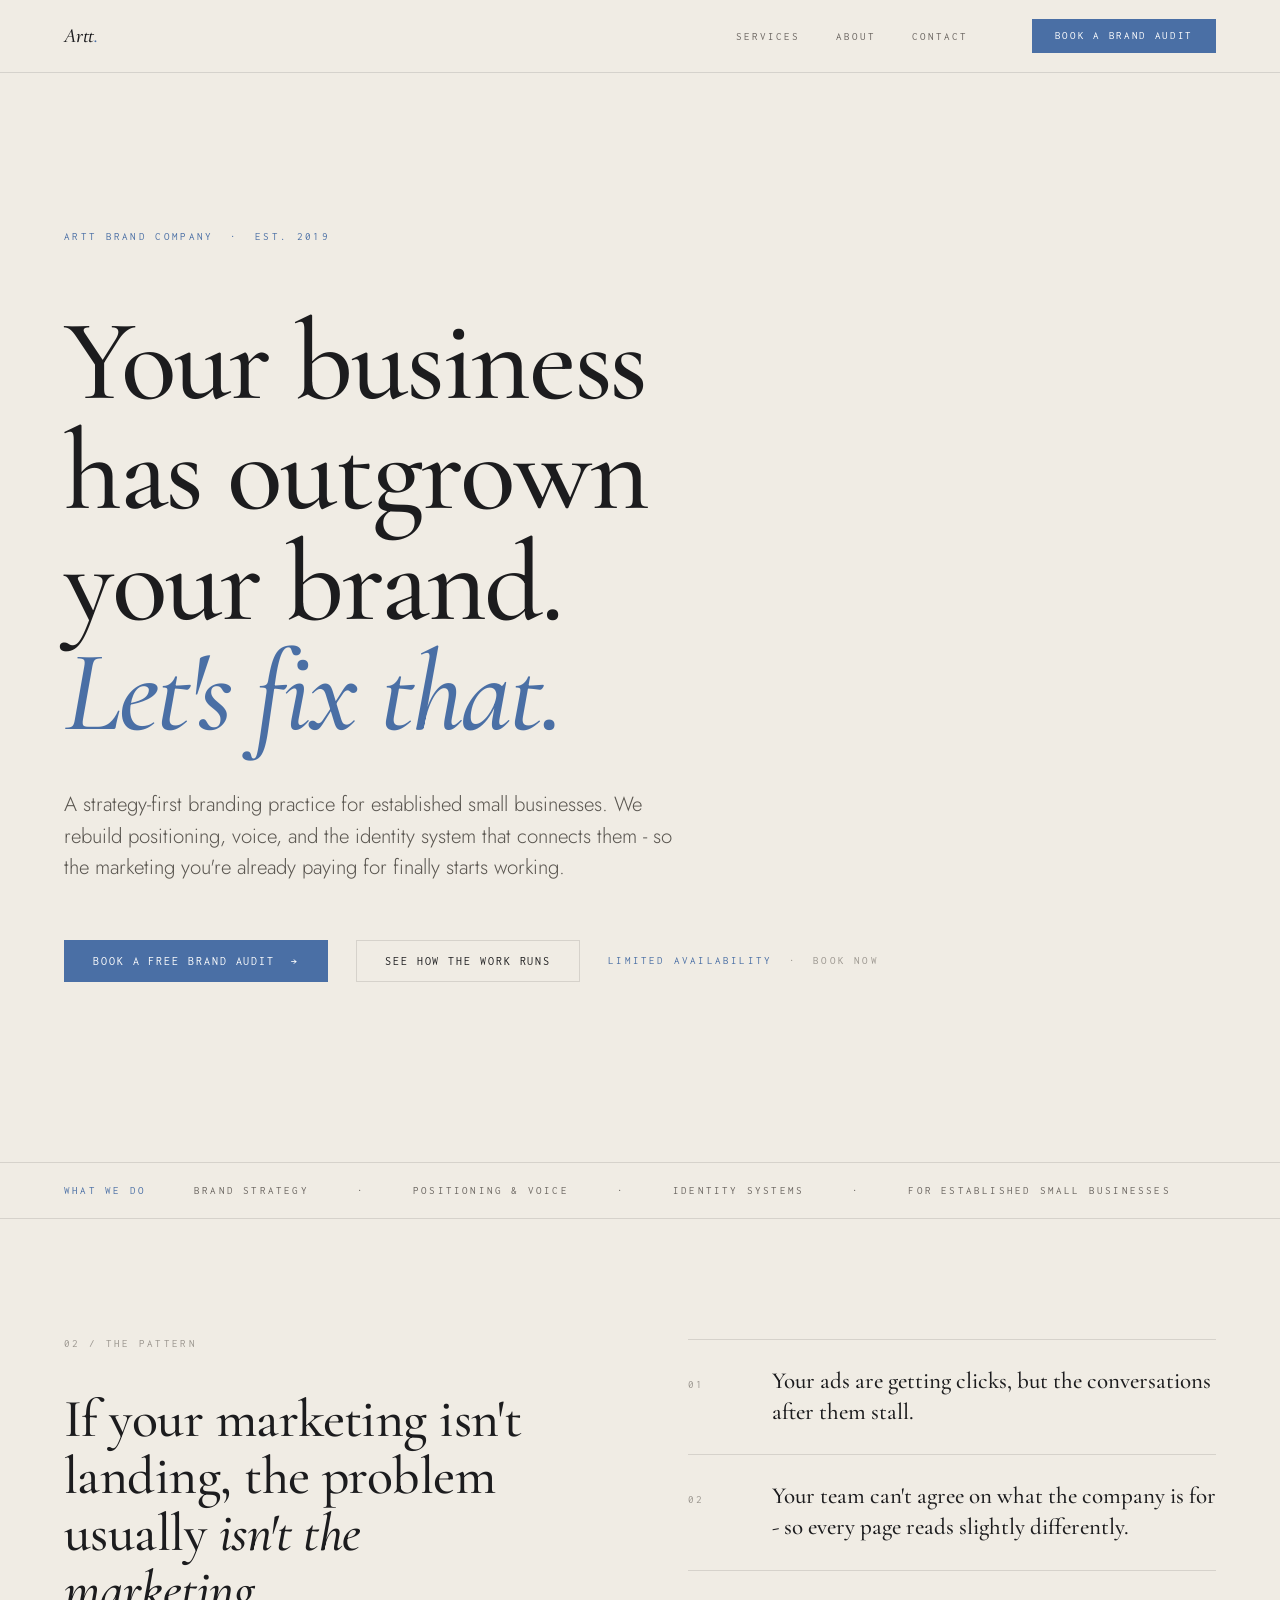
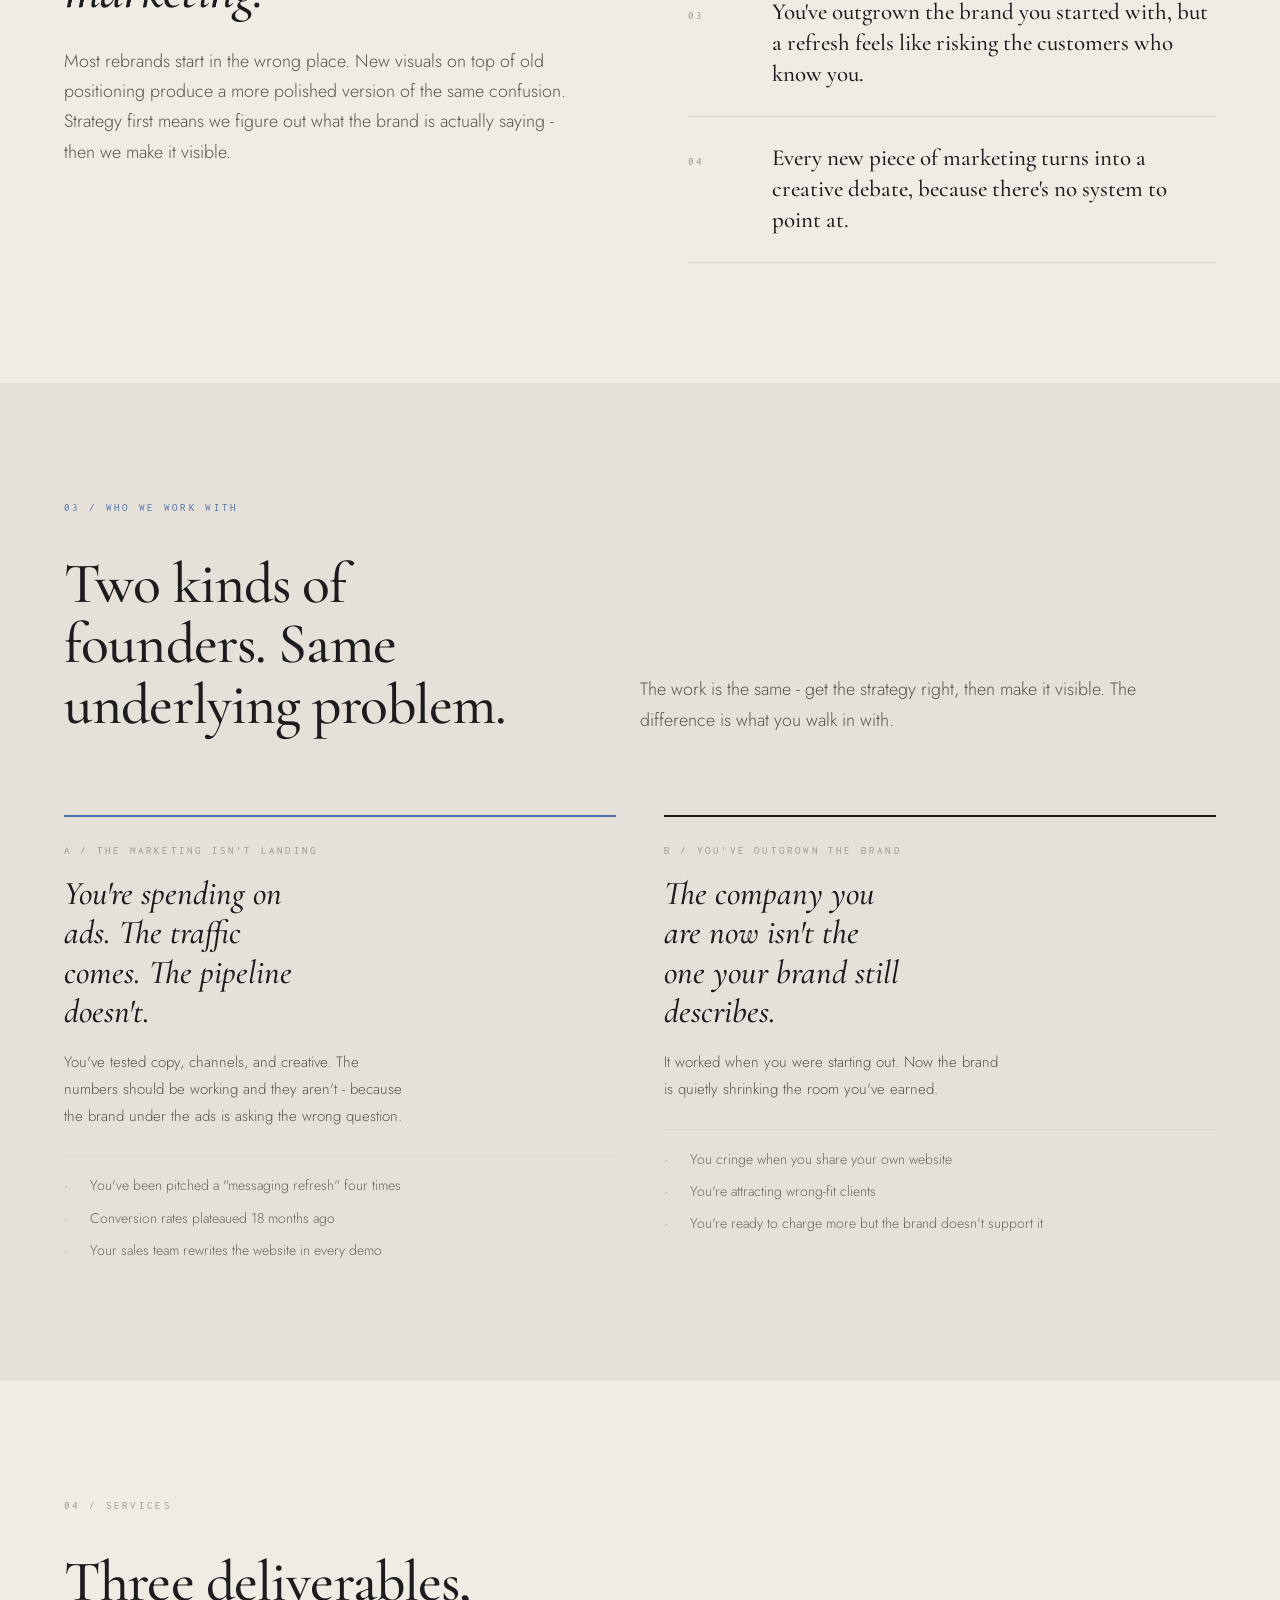
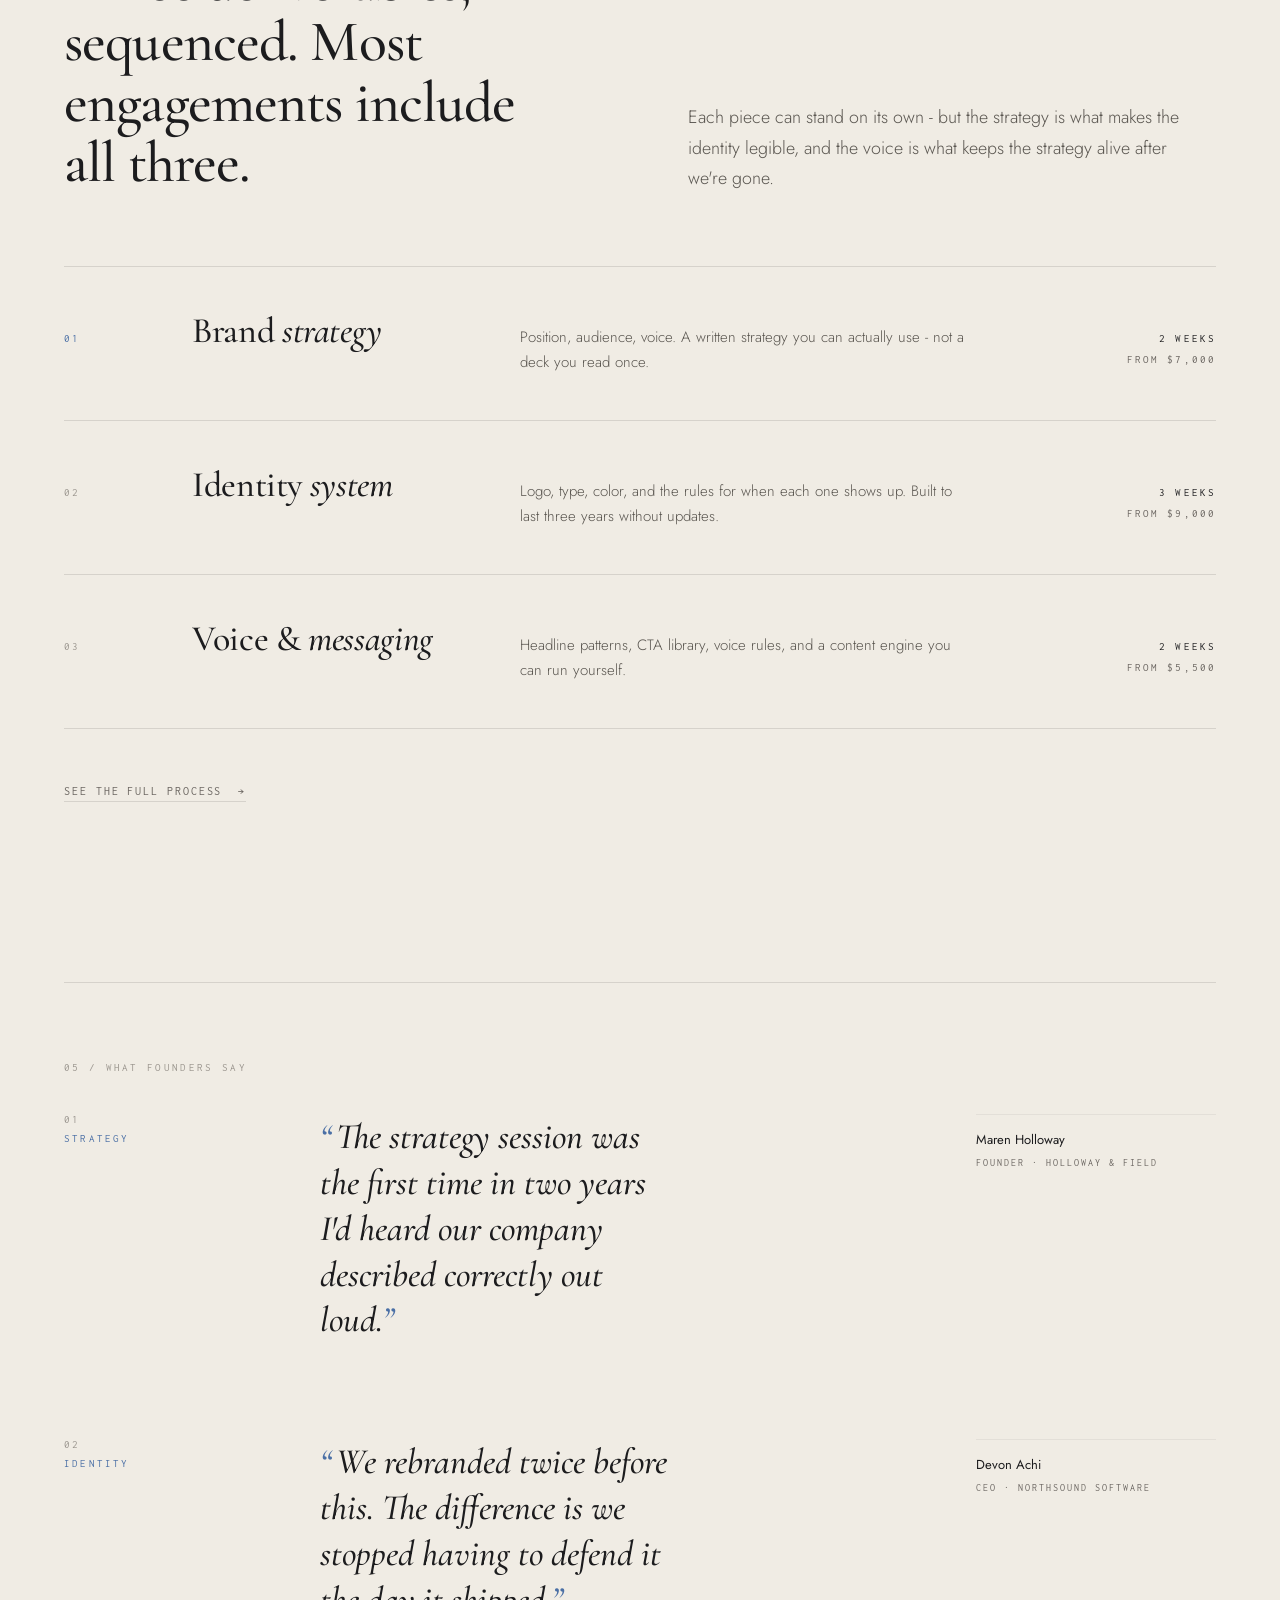
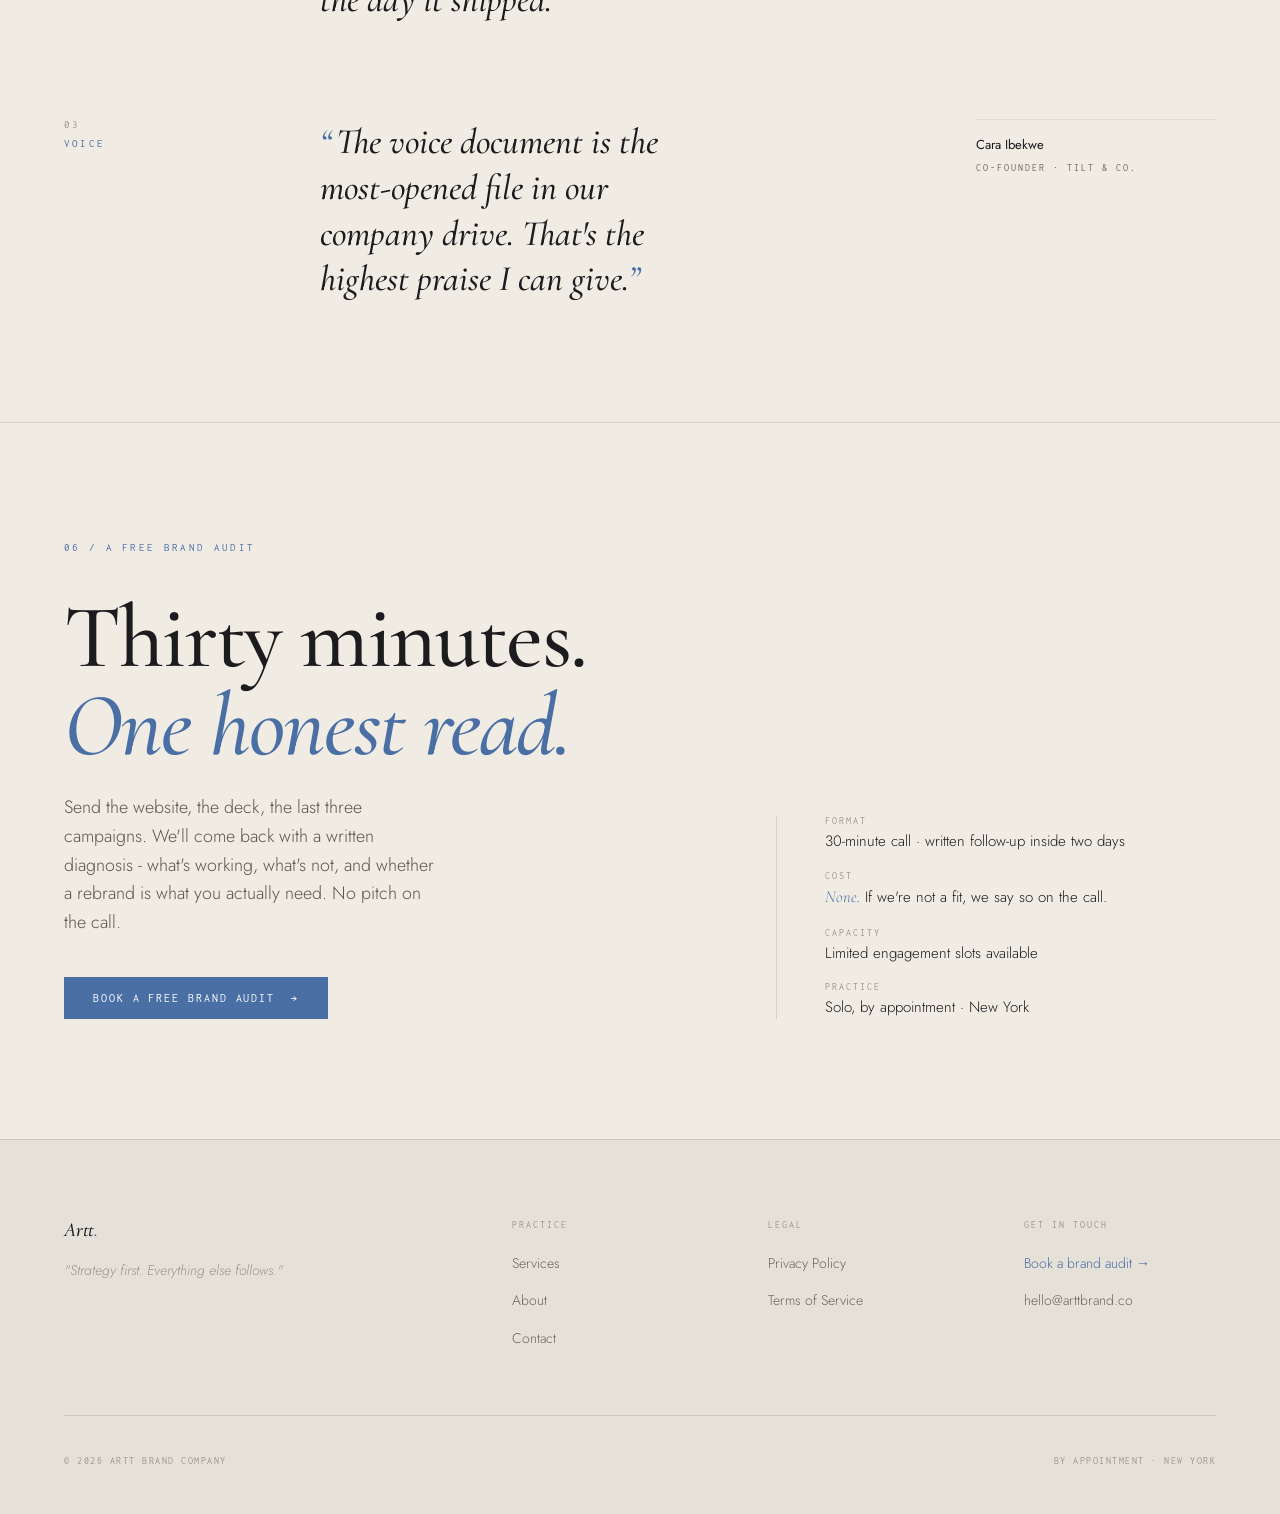
==== commit 8560032e: "Add scroll-reveal animations and fix text/spacing issues - Add CSS reveal animation system with pref" ====
--- a/index.html
+++ b/index.html
@@ -65,7 +65,7 @@
 .quote__attr{border-top:1px solid var(--color-hairline-2);padding-top:16px}
 .quote__name{font:400 13px/1.4 var(--font-body);color:var(--color-paper);margin:0 0 6px}
 .quote__role{font:400 10px/1.5 var(--font-mono);letter-spacing:.2em;text-transform:uppercase;color:var(--fg-secondary);margin:0}
-.cta-band{border-top:1px solid var(--color-hairline);padding:calc(140px * var(--density)) 0}
+.cta-band{border-top:1px solid var(--color-hairline);padding:calc(120px * var(--density)) 0}
 .cta-band__grid{display:grid;grid-template-columns:1.4fr 1fr;gap:96px;align-items:end}
 .cta-band__hed{font:500 clamp(48px,7vw,96px)/.98 var(--font-display);letter-spacing:-.02em;margin:0 0 24px;max-width:14ch}
 .cta-band__hed em{font-style:italic;color:var(--accent)}
@@ -91,10 +91,10 @@
 </div></header>
 <main>
 <section class="hero"><div class="wrap">
-  <span class="section-label section-label--accent" style="margin-bottom:64px">Artt Brand Company &nbsp;·&nbsp; Est. 2019</span>
-  <h1 class="hero__hed">Your business has outgrown your brand. <em>Let's fix that.</em></h1>
-  <p class="hero__lede">A strategy-first branding practice for established small businesses. We rebuild positioning, voice, and the identity system that connects them - so the marketing you're already paying for finally starts working.</p>
-  <div class="hero__cta-row">
+  <span class="section-label section-label--accent" style="margin-bottom:64px" data-reveal="fade">Artt Brand Company &nbsp;·&nbsp; Est. 2019</span>
+  <h1 class="hero__hed" data-reveal>Your business has outgrown your brand. <em>Let's fix that.</em></h1>
+  <p class="hero__lede" data-reveal style="--reveal-delay:90ms">A strategy-first branding practice for established small businesses. We rebuild positioning, voice, and the identity system that connects them - so the marketing you're already paying for finally starts working.</p>
+  <div class="hero__cta-row" data-reveal style="--reveal-delay:180ms">
     <a class="btn btn--primary" href="contact.html">Book a free brand audit &nbsp;→</a>
     <a class="btn btn--ghost" href="#how">See how the work runs</a>
     <span class="hero__quiet"><b>Limited availability</b> &nbsp;·&nbsp; Book now</span>
@@ -105,31 +105,31 @@
 </div></div>
 <section class="problem"><div class="wrap"><div class="problem__grid">
   <div>
-    <span class="section-label">02 / The pattern</span>
-    <h2 class="problem__hed">If your marketing isn't landing, the problem usually <em>isn't the marketing.</em></h2>
-    <p class="t-body">Most rebrands start in the wrong place. New visuals on top of old positioning produce a more polished version of the same confusion. Strategy first means we figure out what the brand is actually saying - then we make it visible.</p>
+    <span class="section-label" data-reveal="fade">02 / The pattern</span>
+    <h2 class="problem__hed" data-reveal>If your marketing isn't landing, the problem usually <em>isn't the marketing.</em></h2>
+    <p class="t-body" data-reveal style="--reveal-delay:80ms">Most rebrands start in the wrong place. New visuals on top of old positioning produce a more polished version of the same confusion. Strategy first means we figure out what the brand is actually saying - then we make it visible.</p>
   </div>
   <ul class="problem__symptoms">
-    <li><span class="problem__num">01</span><p class="problem__txt">Your ads are getting clicks, but the conversations after them stall.</p></li>
-    <li><span class="problem__num">02</span><p class="problem__txt">Your team can't agree on what the company is for - so every page reads slightly differently.</p></li>
-    <li><span class="problem__num">03</span><p class="problem__txt">You've outgrown the brand you started with, but a refresh feels like risking the customers who know you.</p></li>
-    <li><span class="problem__num">04</span><p class="problem__txt">Every new piece of marketing turns into a creative debate, because there's no system to point at.</p></li>
+    <li data-reveal style="--reveal-delay:0ms"><span class="problem__num">01</span><p class="problem__txt">Your ads are getting clicks, but the conversations after them stall.</p></li>
+    <li data-reveal style="--reveal-delay:80ms"><span class="problem__num">02</span><p class="problem__txt">Your team can't agree on what the company is for - so every page reads slightly differently.</p></li>
+    <li data-reveal style="--reveal-delay:160ms"><span class="problem__num">03</span><p class="problem__txt">You've outgrown the brand you started with, but a refresh feels like risking the customers who know you.</p></li>
+    <li data-reveal style="--reveal-delay:240ms"><span class="problem__num">04</span><p class="problem__txt">Every new piece of marketing turns into a creative debate, because there's no system to point at.</p></li>
   </ul>
 </div></div></section>
 <section class="who"><div class="wrap">
-  <span class="section-label section-label--accent">03 / Who we work with</span>
+  <span class="section-label section-label--accent" data-reveal="fade">03 / Who we work with</span>
   <div class="who__head">
-    <h2 class="t-h2">Two kinds of founders. Same underlying problem.</h2>
-    <p class="t-body">The work is the same - get the strategy right, then make it visible. The difference is what you walk in with.</p>
+    <h2 class="t-h2" data-reveal>Two kinds of founders. Same underlying problem.</h2>
+    <p class="t-body" data-reveal style="--reveal-delay:80ms">The work is the same - get the strategy right, then make it visible. The difference is what you walk in with.</p>
   </div>
   <div class="who__cards">
-    <article class="who-card who-card--accent">
+    <article class="who-card who-card--accent" data-reveal>
       <span class="who-card__num">A / The marketing isn't landing</span>
       <h3 class="who-card__hed">You're spending on ads. The traffic comes. The pipeline doesn't.</h3>
       <p class="who-card__body">You've tested copy, channels, and creative. The numbers should be working and they aren't - because the brand under the ads is asking the wrong question.</p>
       <ul class="who-card__signs"><li>You've been pitched a "messaging refresh" four times</li><li>Conversion rates plateaued 18 months ago</li><li>Your sales team rewrites the website in every demo</li></ul>
     </article>
-    <article class="who-card">
+    <article class="who-card" data-reveal style="--reveal-delay:120ms">
       <span class="who-card__num">B / You've outgrown the brand</span>
       <h3 class="who-card__hed">The company you are now isn't the one your brand still describes.</h3>
       <p class="who-card__body">It worked when you were starting out. Now the brand is quietly shrinking the room you've earned.</p>
@@ -137,35 +137,35 @@
     </article>
   </div>
 </div></section>
-<section class="services-idx" id="how"><div class="wrap">
-  <span class="section-label">04 / Services</span>
+<section class="services-idx" id="how" style="scroll-margin-top:72px"><div class="wrap">
+  <span class="section-label" data-reveal="fade">04 / Services</span>
   <div class="services-idx__head">
-    <h2 class="t-h2">Three deliverables, sequenced. Most engagements include all three.</h2>
-    <p class="t-body">Each piece can stand on its own - but the strategy is what makes the identity legible, and the voice is what keeps the strategy alive after we're gone.</p>
+    <h2 class="t-h2" data-reveal>Three deliverables, sequenced. Most engagements include all three.</h2>
+    <p class="t-body" data-reveal style="--reveal-delay:80ms">Each piece can stand on its own - but the strategy is what makes the identity legible, and the voice is what keeps the strategy alive after we're gone.</p>
   </div>
   <ol class="services-idx__list">
-    <li class="svc-row"><span class="svc-row__num is-accent">01</span><h3 class="svc-row__title">Brand <em>strategy</em></h3><p class="svc-row__body">Position, audience, voice. A written strategy you can actually use - not a deck you read once.</p><span class="svc-row__meta"><b>2 weeks</b>From $7,000</span></li>
-    <li class="svc-row"><span class="svc-row__num">02</span><h3 class="svc-row__title">Identity <em>system</em></h3><p class="svc-row__body">Logo, type, color, and the rules for when each one shows up. Built to last three years without updates.</p><span class="svc-row__meta"><b>3 weeks</b>From $9,000</span></li>
-    <li class="svc-row"><span class="svc-row__num">03</span><h3 class="svc-row__title">Voice &amp; <em>messaging</em></h3><p class="svc-row__body">Headline patterns, CTA library, voice rules, and a content engine you can run yourself.</p><span class="svc-row__meta"><b>2 weeks</b>From $5,500</span></li>
+    <li class="svc-row" data-reveal style="--reveal-delay:0ms"><span class="svc-row__num is-accent">01</span><h3 class="svc-row__title">Brand <em>strategy</em></h3><p class="svc-row__body">Position, audience, voice. A written strategy you can actually use - not a deck you read once.</p><span class="svc-row__meta"><b>2 weeks</b>From $7,000</span></li>
+    <li class="svc-row" data-reveal style="--reveal-delay:80ms"><span class="svc-row__num">02</span><h3 class="svc-row__title">Identity <em>system</em></h3><p class="svc-row__body">Logo, type, color, and the rules for when each one shows up. Built to last three years without updates.</p><span class="svc-row__meta"><b>3 weeks</b>From $9,000</span></li>
+    <li class="svc-row" data-reveal style="--reveal-delay:160ms"><span class="svc-row__num">03</span><h3 class="svc-row__title">Voice &amp; <em>messaging</em></h3><p class="svc-row__body">Headline patterns, CTA library, voice rules, and a content engine you can run yourself.</p><span class="svc-row__meta"><b>2 weeks</b>From $5,500</span></li>
   </ol>
   <p style="margin-top:48px"><a class="link-ghost" href="services.html">See the full process &nbsp;→</a></p>
 </div></section>
 <section class="quotes"><div class="wrap"><div class="quotes__inner">
-  <span class="section-label">05 / What founders say</span>
+  <span class="section-label" data-reveal="fade">05 / What founders say</span>
   <div class="quotes__list">
-    <article class="quote"><span class="quote__num">01<b>Strategy</b></span><blockquote class="quote__body">The strategy session was the first time in two years I'd heard our company described correctly out loud.</blockquote><div class="quote__attr"><p class="quote__name">Maren Holloway</p><p class="quote__role">Founder · Holloway &amp; Field</p></div></article>
-    <article class="quote"><span class="quote__num">02<b>Identity</b></span><blockquote class="quote__body">We rebranded twice before this. The difference is we stopped having to defend it the day it shipped.</blockquote><div class="quote__attr"><p class="quote__name">Devon Achi</p><p class="quote__role">CEO · Northsound Software</p></div></article>
-    <article class="quote"><span class="quote__num">03<b>Voice</b></span><blockquote class="quote__body">The voice document is the most-opened file in our company drive. That's the highest praise I can give.</blockquote><div class="quote__attr"><p class="quote__name">Cara Ibekwe</p><p class="quote__role">Co-founder · Tilt &amp; Co.</p></div></article>
+    <article class="quote" data-reveal style="--reveal-delay:0ms"><span class="quote__num">01<b>Strategy</b></span><blockquote class="quote__body">The strategy session was the first time in two years I'd heard our company described correctly out loud.</blockquote><div class="quote__attr"><p class="quote__name">Maren Holloway</p><p class="quote__role">Founder · Holloway &amp; Field</p></div></article>
+    <article class="quote" data-reveal style="--reveal-delay:120ms"><span class="quote__num">02<b>Identity</b></span><blockquote class="quote__body">We rebranded twice before this. The difference is we stopped having to defend it the day it shipped.</blockquote><div class="quote__attr"><p class="quote__name">Devon Achi</p><p class="quote__role">CEO · Northsound Software</p></div></article>
+    <article class="quote" data-reveal style="--reveal-delay:240ms"><span class="quote__num">03<b>Voice</b></span><blockquote class="quote__body">The voice document is the most-opened file in our company drive. That's the highest praise I can give.</blockquote><div class="quote__attr"><p class="quote__name">Cara Ibekwe</p><p class="quote__role">Co-founder · Tilt &amp; Co.</p></div></article>
   </div>
 </div></div></section>
 <section class="cta-band"><div class="wrap"><div class="cta-band__grid">
   <div>
-    <span class="section-label section-label--accent">06 / A free brand audit</span>
-    <h2 class="cta-band__hed">Thirty minutes. <em>One honest read.</em></h2>
-    <p class="cta-band__lede">Send the website, the deck, the last three campaigns. We'll come back with a written diagnosis - what's working, what's not, and whether a rebrand is what you actually need. No pitch on the call.</p>
-    <p style="margin-top:40px"><a class="btn btn--primary" href="contact.html">Book a free brand audit &nbsp;→</a></p>
+    <span class="section-label section-label--accent" data-reveal="fade">06 / A free brand audit</span>
+    <h2 class="cta-band__hed" data-reveal>Thirty minutes. <em>One honest read.</em></h2>
+    <p class="cta-band__lede" data-reveal style="--reveal-delay:80ms">Send the website, the deck, the last three campaigns. We'll come back with a written diagnosis - what's working, what's not, and whether a rebrand is what you actually need. No pitch on the call.</p>
+    <p data-reveal style="margin-top:40px;--reveal-delay:160ms"><a class="btn btn--primary" href="contact.html">Book a free brand audit &nbsp;→</a></p>
   </div>
-  <aside class="cta-band__side"><dl>
+  <aside class="cta-band__side" data-reveal style="--reveal-delay:100ms"><dl>
     <div><dt>Format</dt><dd>30-minute call · written follow-up inside two days</dd></div>
     <div><dt>Cost</dt><dd><em>None.</em> If we're not a fit, we say so on the call.</dd></div>
     <div><dt>Capacity</dt><dd>Limited engagement slots available</dd></div>
@@ -183,4 +183,5 @@
   <div class="site-footer__meta"><span>&copy; <script>document.write(new Date().getFullYear())</script> Artt Brand Company</span><span>By appointment &middot; New York</span></div>
 </div></footer>
 <script>document.querySelector('.nav-toggle').addEventListener('click',function(){const n=document.querySelector('.site-nav');const open=this.getAttribute('aria-expanded')==='true';this.setAttribute('aria-expanded',!open);n.classList.toggle('is-open')});</script>
+<script src="reveal.js"></script>
 </body></html>
--- a/styles.css
+++ b/styles.css
@@ -4,19 +4,19 @@
   --font-display: "Cormorant Garamond", Georgia, serif;
   --font-body: "Jost", "Helvetica Neue", Arial, sans-serif;
   --font-mono: "Inconsolata", "Courier New", monospace;
-  --color-ink: #1C1C1E;
-  --color-paper: #f0ece4;
-  --color-paper-soft: #b8b0a2;
+  --color-ink: #f0ece4;
+  --color-paper: #1C1C1E;
+  --color-paper-soft: #5a5650;
   --accent: #4A6FA5;
   --accent-dim: #3a5a8a;
-  --bg-page: #1C1C1E;
-  --color-surface: #232325;
-  --color-surface-2: #2a2a2d;
-  --fg-primary: #f0ece4;
-  --fg-secondary: #7a7872;
-  --fg-muted: #4a4a4d;
-  --color-hairline: rgba(240,236,228,0.10);
-  --color-hairline-2: rgba(240,236,228,0.06);
+  --bg-page: #f0ece4;
+  --color-surface: #e6e1d8;
+  --color-surface-2: #ddd8ce;
+  --fg-primary: #1C1C1E;
+  --fg-secondary: #6a6560;
+  --fg-muted: #9a958e;
+  --color-hairline: rgba(28,28,30,0.12);
+  --color-hairline-2: rgba(28,28,30,0.06);
   --gutter: clamp(24px, 5vw, 80px);
   --wrap: 1320px;
   --density: 1;
@@ -37,15 +37,15 @@
 .section-label { display: block; font: 400 10.5px/1 var(--font-mono); letter-spacing: 0.22em; text-transform: uppercase; color: var(--fg-muted); margin-bottom: 40px; }
 .section-label--accent { color: var(--accent); }
 .btn { display: inline-flex; align-items: center; gap: 8px; padding: 14px 28px; font: 400 12px/1 var(--font-mono); letter-spacing: 0.16em; text-transform: uppercase; border: 1px solid transparent; transition: all var(--t-base) var(--ease); white-space: nowrap; }
-.btn--primary { background: var(--accent); color: var(--color-ink); border-color: var(--accent); }
+.btn--primary { background: var(--accent); color: #fff; border-color: var(--accent); }
 .btn--primary:hover { background: var(--accent-dim); border-color: var(--accent-dim); }
 .btn--ghost { background: transparent; color: var(--fg-primary); border-color: var(--color-hairline); }
 .btn--ghost:hover { border-color: var(--fg-secondary); }
 .link-ghost { font: 400 12px/1 var(--font-mono); letter-spacing: 0.16em; text-transform: uppercase; color: var(--fg-secondary); border-bottom: 1px solid var(--color-hairline); padding-bottom: 4px; transition: color var(--t-base) var(--ease), border-color var(--t-base) var(--ease); }
 .link-ghost:hover { color: var(--accent); border-color: var(--accent); }
-.site-header { position: fixed; top: 0; left: 0; right: 0; z-index: 100; border-bottom: 1px solid var(--color-hairline); background: rgba(28,28,30,0.92); backdrop-filter: blur(12px); }
+.site-header { position: fixed; top: 0; left: 0; right: 0; z-index: 100; border-bottom: 1px solid var(--color-hairline); background: rgba(240,236,228,0.92); backdrop-filter: blur(12px); }
 .site-header__inner { max-width: var(--wrap); margin-inline: auto; padding-inline: var(--gutter); height: 72px; display: flex; align-items: center; gap: 40px; }
-.site-header__mark { font: 500 italic clamp(18px,1.6vw,22px)/1 var(--font-display); letter-spacing: -0.01em; color: var(--color-paper); flex-shrink: 0; }
+.site-header__mark { font: 500 italic clamp(18px,1.6vw,22px)/1 var(--font-display); letter-spacing: -0.01em; color: var(--fg-primary); flex-shrink: 0; }
 .mark-dot { color: var(--accent); }
 .site-nav { display: flex; gap: 36px; margin-left: auto; }
 .site-nav a { font: 400 11px/1 var(--font-mono); letter-spacing: 0.18em; text-transform: uppercase; color: var(--fg-secondary); transition: color var(--t-base) var(--ease); }
@@ -56,7 +56,7 @@
 .site-footer { border-top: 1px solid var(--color-hairline); padding: 80px 0 48px; background: var(--color-surface); }
 .site-footer__row { display: grid; grid-template-columns: 2fr 1fr 1fr 1fr; gap: 64px; padding-bottom: 64px; border-bottom: 1px solid var(--color-hairline); margin-bottom: 40px; }
 .site-footer__brand { display: flex; flex-direction: column; gap: 20px; }
-.site-footer__mark { font: 500 italic 20px/1 var(--font-display); letter-spacing: -0.01em; color: var(--color-paper); }
+.site-footer__mark { font: 500 italic 20px/1 var(--font-display); letter-spacing: -0.01em; color: var(--fg-primary); }
 .site-footer__quote { font: 300 italic 14px/1.5 var(--font-body); color: var(--fg-muted); max-width: 28ch; }
 .footer-col h4 { font: 400 10px/1 var(--font-mono); letter-spacing: 0.2em; text-transform: uppercase; color: var(--fg-muted); margin-bottom: 20px; }
 .footer-col ul { display: flex; flex-direction: column; gap: 12px; }
@@ -76,10 +76,30 @@
 .nav-toggle[aria-expanded="true"] span:nth-child(1) { transform: rotate(45deg) translate(5px, 5px); }
 .nav-toggle[aria-expanded="true"] span:nth-child(2) { opacity: 0; }
 .nav-toggle[aria-expanded="true"] span:nth-child(3) { transform: rotate(-45deg) translate(5px, -5px); }
+/* ── Scroll-reveal ────────────────────────────── */
+[data-reveal] {
+  opacity: 0;
+  transform: translateY(22px);
+  transition: opacity 0.65s var(--ease), transform 0.65s var(--ease);
+  transition-delay: var(--reveal-delay, 0ms);
+}
+[data-reveal="fade"] {
+  transform: none;
+  transition: opacity 0.55s var(--ease);
+  transition-delay: var(--reveal-delay, 0ms);
+}
+[data-reveal].is-visible {
+  opacity: 1;
+  transform: none;
+}
+@media (prefers-reduced-motion: reduce) {
+  [data-reveal], [data-reveal="fade"] { opacity: 1; transform: none; transition: none; }
+}
+
 @media (max-width: 768px) {
   :root { --density: 0.7; }
   .nav-toggle { display: flex; }
-  .site-nav { display: none; position: absolute; top: 72px; left: 0; right: 0; flex-direction: column; gap: 0; background: rgba(28,28,30,0.97); backdrop-filter: blur(12px); border-bottom: 1px solid var(--color-hairline); padding: 16px var(--gutter); margin-left: 0; }
+  .site-nav { display: none; position: absolute; top: 72px; left: 0; right: 0; flex-direction: column; gap: 0; background: rgba(240,236,228,0.97); backdrop-filter: blur(12px); border-bottom: 1px solid var(--color-hairline); padding: 16px var(--gutter); margin-left: 0; }
   .site-nav.is-open { display: flex; }
   .site-nav a { padding: 14px 0; border-bottom: 1px solid var(--color-hairline); }
   .site-header .btn { margin-left: 0; margin-left: 24px; padding: 11px 22px; font-size: 10.5px; }
